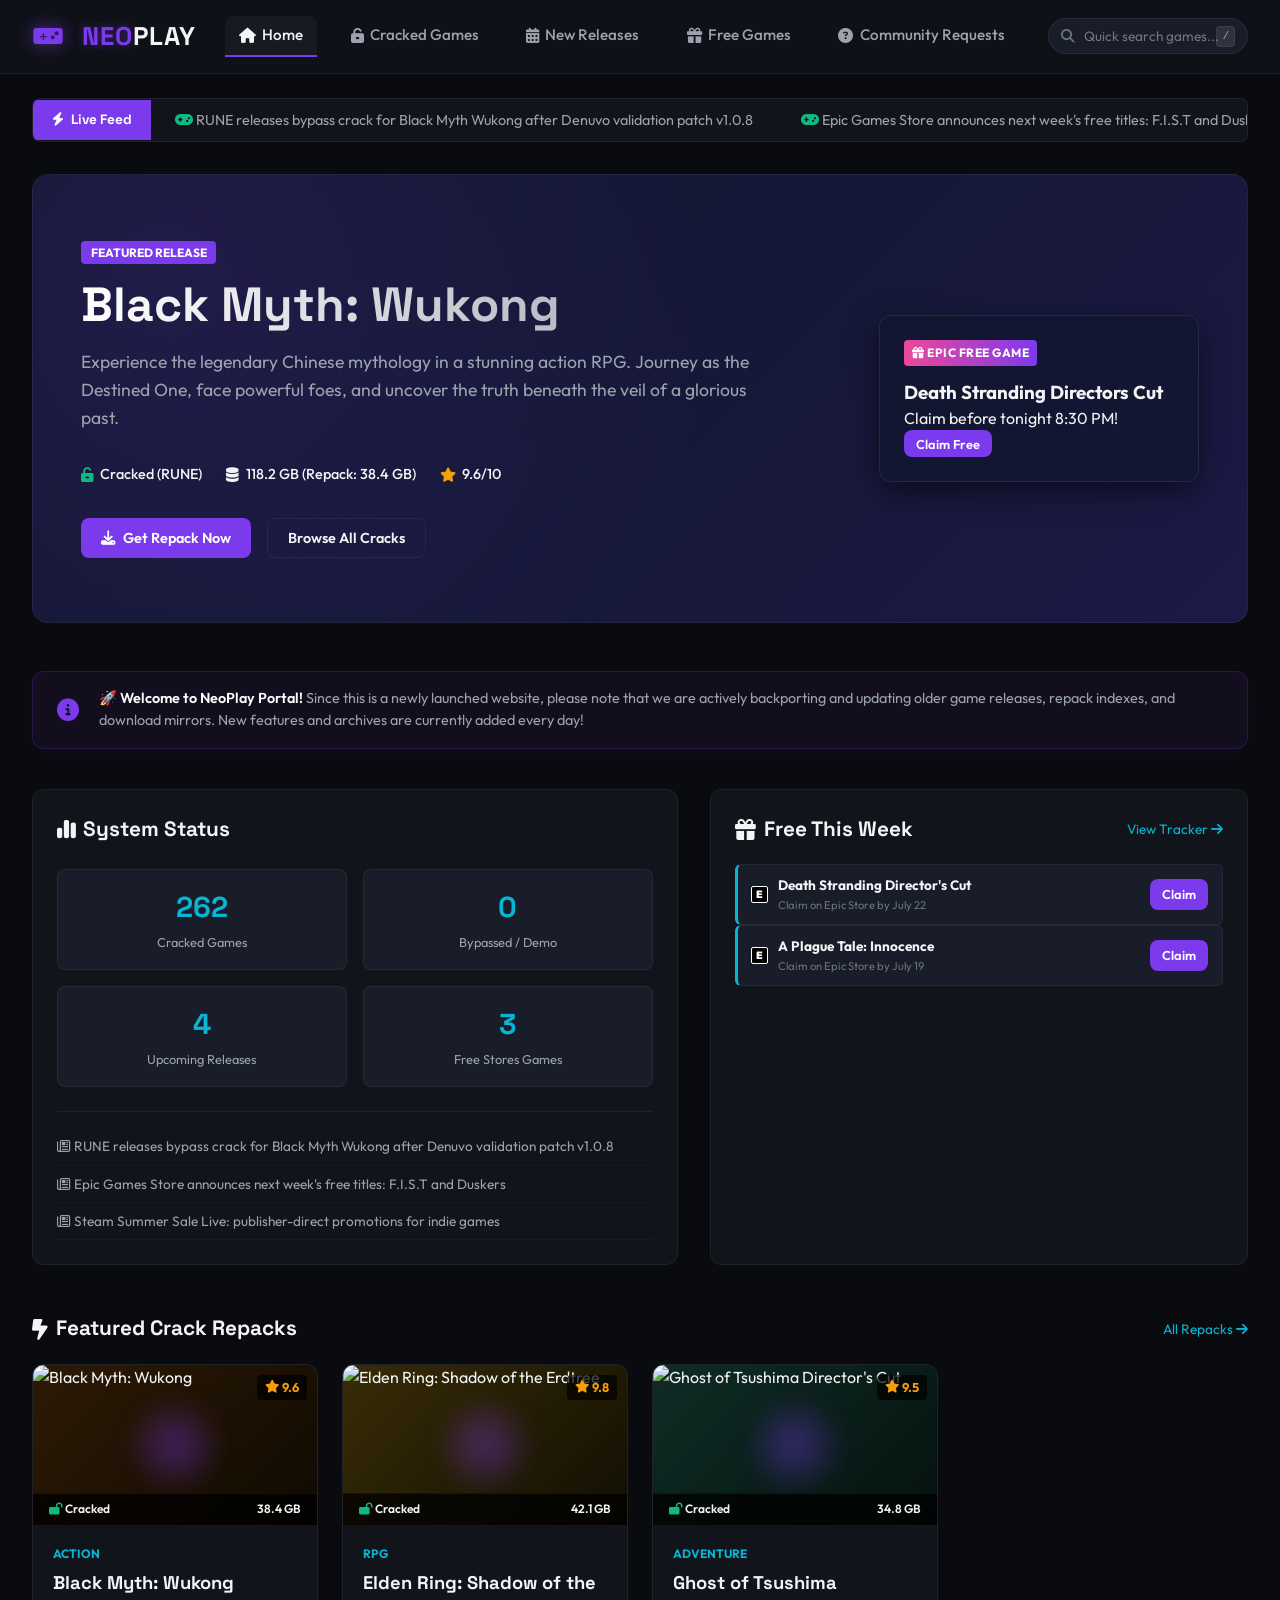
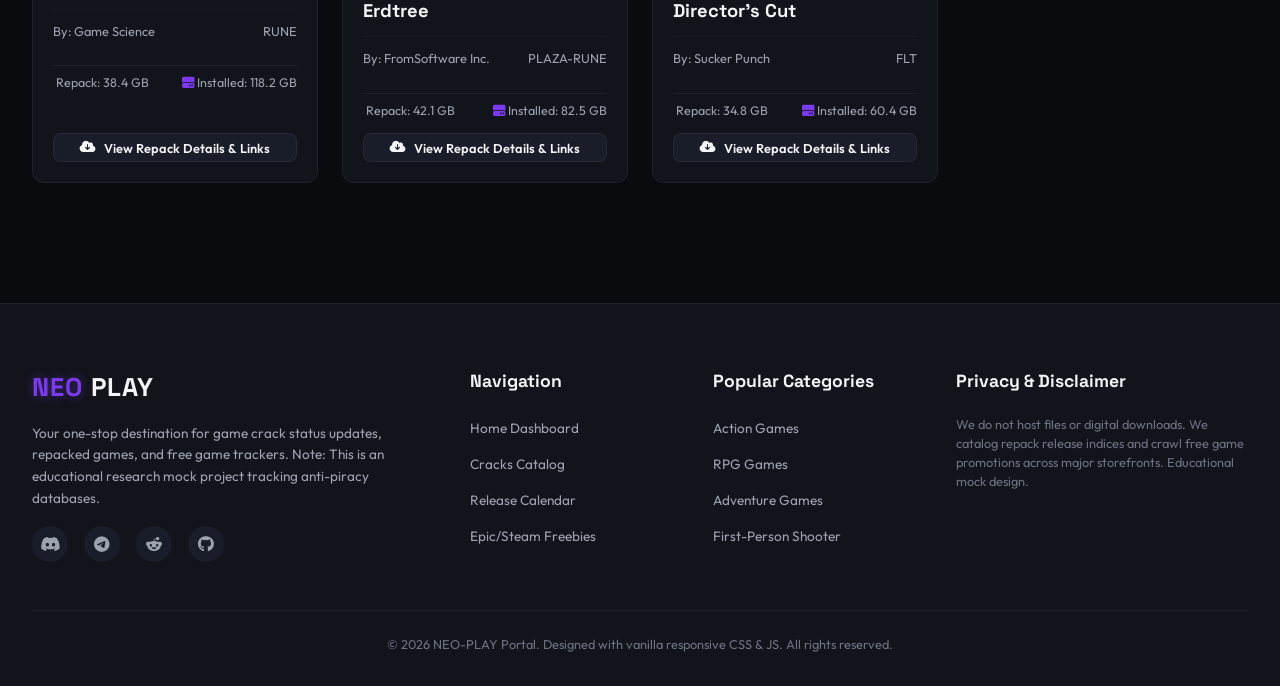
==== index.html @ 756f8bea "Initial upload: game website with 20 simulation games cataloged, responsive design, brand SVG logo a" ====
<!DOCTYPE html>
<html lang="en">

<head>
    <meta charset="UTF-8">
    <meta name="viewport" content="width=device-width, initial-scale=1.0">
    <meta name="description"
        content="Ultimate gaming portal for cracked games, repack categories, new releases, and live trackers for free games on Steam and Epic Games. Get the latest cracked games cataloged and updated daily.">
    <title>NeoPlay | Ultimate Cracked & Free Games Tracker</title>
    <!-- Favicon -->
    <link rel="icon" type="image/svg+xml"
        href="data:image/svg+xml,%3Csvg xmlns='http://www.w3.org/2000/svg' viewBox='0 0 24 24' fill='%237c3aed'%3E%3Cpath d='M21 6H3c-1.1 0-2 .9-2 2v8c0 1.1.9 2 2 2h18c1.1 0 2-.9 2-2V8c0-1.1-.9-2-2-2Zm-10 7H9v2H8v-2H6v-1h2v-2h1v2h2v1Zm4.5 1.5c-.83 0-1.5-.67-1.5-1.5s.67-1.5 1.5-1.5 1.5.67 1.5 1.5-.67 1.5-1.5 1.5Zm3-3c-.83 0-1.5-.67-1.5-1.5s.67-1.5 1.5-1.5 1.5.67 1.5 1.5-.67 1.5-1.5 1.5Z'/%3E%3C/svg%3E">
    <!-- Fonts -->
    <link rel="preconnect" href="https://fonts.googleapis.com">
    <link rel="preconnect" href="https://fonts.gstatic.com" crossorigin>
    <link
        href="https://fonts.googleapis.com/css2?family=Outfit:wght@300;400;500;600;700;800&family=Space+Grotesk:wght@400;500;600;700&display=swap"
        rel="stylesheet">
    <!-- FontAwesome for Icons -->
    <link rel="stylesheet" href="https://cdnjs.cloudflare.com/ajax/libs/font-awesome/6.4.0/css/all.min.css">
    <!-- Main Style -->
    <link rel="stylesheet" href="style.css?v=2.6">
</head>

<body>
    <!-- Top Progress Bar -->
    <div id="top-progress-bar" class="progress-bar"></div>

    <!-- Navigation Header -->
    <header class="main-header">
        <div class="header-container">
            <a href="#" class="logo" id="logo-btn" style="display: flex; align-items: center;">
                <svg xmlns="http://www.w3.org/2000/svg" viewBox="0 0 24 24" fill="#7c3aed" class="logo-icon-svg"
                    style="width: 32px; height: 32px; margin-right: 0.6rem; filter: drop-shadow(0 0 8px rgba(124,58,237,0.6));">
                    <path
                        d="M21 6H3c-1.1 0-2 .9-2 2v8c0 1.1.9 2 2 2h18c1.1 0 2-.9 2-2V8c0-1.1-.9-2-2-2Zm-10 7H9v2H8v-2H6v-1h2v-2h1v2h2v1Zm4.5 1.5c-.83 0-1.5-.67-1.5-1.5s.67-1.5 1.5-1.5 1.5.67 1.5 1.5-.67 1.5-1.5 1.5Zm3-3c-.83 0-1.5-.67-1.5-1.5s.67-1.5 1.5-1.5 1.5.67 1.5 1.5-.67 1.5-1.5 1.5Z" />
                </svg>
                <span><span class="logo-accent">NEO</span>PLAY</span>
            </a>

            <!-- Mobile Navbar Toggle -->
            <button class="menu-toggle" id="mobile-menu-toggle" aria-label="Toggle Navigation Menu">
                <i class="fa-solid fa-bars"></i>
            </button>

            <!-- Navigation Links -->
            <nav class="nav-menu" id="navigation-menu">
                <ul class="nav-list">
                    <li><a href="#home" class="nav-link active" data-target="home"><i class="fa-solid fa-house"></i>
                            Home</a></li>
                    <li><a href="#cracks" class="nav-link" data-target="cracks"><i
                                class="fa-solid fa-unlock-keyhole"></i> Cracked Games</a></li>
                    <li><a href="#releases" class="nav-link" data-target="releases"><i
                                class="fa-solid fa-calendar-days"></i> New Releases</a></li>
                    <li><a href="#freebies" class="nav-link" data-target="freebies"><i class="fa-solid fa-gift"></i>
                            Free Games</a></li>
                    <li><a href="#requests" class="nav-link" data-target="requests"><i
                                class="fa-solid fa-circle-question"></i> Community Requests</a></li>
                </ul>
            </nav>

            <!-- Quick Search Component -->
            <div class="quick-search-box">
                <i class="fa-solid fa-magnifying-glass search-icon"></i>
                <input type="text" id="global-search" placeholder="Quick search games...">
                <kbd class="kbd-hint">/</kbd>
            </div>
        </div>
    </header>

    <!-- Main Container -->
    <main class="content-wrapper">

        <!-- Live Ticker -->
        <div class="ticker-wrap">
            <div class="ticker-title"><i class="fa-solid fa-bolt"></i> Live Feed</div>
            <div class="ticker" id="live-news-ticker">
                <div class="ticker-item">Initialising database... checking for game cracks...</div>
            </div>
        </div>

        <!-- 1. HOME VIEW -->
        <section id="view-home" class="view-section active">
            <!-- Hero Banner -->
            <div class="hero-banner">
                <div class="hero-overlay"></div>
                <div class="hero-content">
                    <span class="badge badge-accent">Featured Release</span>
                    <h1 class="hero-title">Black Myth: Wukong</h1>
                    <p class="hero-desc">Experience the legendary Chinese mythology in a stunning action RPG. Journey as
                        the Destined One, face powerful foes, and uncover the truth beneath the veil of a glorious past.
                    </p>
                    <div class="hero-meta">
                        <span class="meta-item"><i class="fa-solid fa-unlock-keyhole color-success"></i> Cracked
                            (RUNE)</span>
                        <span class="meta-item"><i class="fa-solid fa-database"></i> 118.2 GB (Repack: 38.4 GB)</span>
                        <span class="meta-item"><i class="fa-solid fa-star color-warning"></i> 9.6/10</span>
                    </div>
                    <div class="hero-actions">
                        <button class="btn btn-primary" onclick="openGameDetails('black-myth-wukong')">
                            <i class="fa-solid fa-download"></i> Get Repack Now
                        </button>
                        <button class="btn btn-outline" onclick="scrollToSection('cracks')">
                            Browse All Cracks
                        </button>
                    </div>
                </div>
                <!-- Dynamic Hero Card floating item -->
                <div class="hero-card-floating">
                    <div class="floating-card-inner">
                        <div class="free-banner-pill"><i class="fa-solid fa-gift"></i> EPIC FREE GAME</div>
                        <h3>Death Stranding Directors Cut</h3>
                        <p>Claim before tonight 8:30 PM!</p>
                        <button class="btn btn-small btn-primary" onclick="scrollToSection('freebies')">Claim
                            Free</button>
                    </div>
                </div>
            </div>

            <!-- System Announcement Notice -->
            <div class="system-announcement-banner">
                <div class="announcement-icon"><i class="fa-solid fa-circle-info"></i></div>
                <div class="announcement-content">
                    <strong>🚀 Welcome to NeoPlay Portal!</strong> Since this is a newly launched website, please note
                    that we are actively backporting and updating older game releases, repack indexes, and download
                    mirrors. New features and archives are currently added every day!
                </div>
            </div>

            <!-- Dashboard Columns -->
            <div class="dashboard-grid">
                <!-- Left: Interactive Stats & Links -->
                <div class="dashboard-card main-stats-card">
                    <h2 class="section-title"><i class="fa-solid fa-chart-simple"></i> System Status</h2>
                    <div class="stats-grid">
                        <div class="stat-box">
                            <span class="stat-val" id="stat-total-cracked">142</span>
                            <span class="stat-lbl">Cracked Games</span>
                        </div>
                        <div class="stat-box">
                            <span class="stat-val" id="stat-bypass">8</span>
                            <span class="stat-lbl">Bypassed / Demo</span>
                        </div>
                        <div class="stat-box">
                            <span class="stat-val" id="stat-upcoming">24</span>
                            <span class="stat-lbl">Upcoming Releases</span>
                        </div>
                        <div class="stat-box">
                            <span class="stat-val" id="stat-free">3</span>
                            <span class="stat-lbl">Free Stores Games</span>
                        </div>
                    </div>

                    <div class="news-list" id="quick-news-feed">
                        <h3>Latest News</h3>
                        <!-- Filled by JS -->
                    </div>
                </div>

                <!-- Right: Quick Free Games Tracker -->
                <div class="dashboard-card free-tracker-card">
                    <div class="card-header-flex">
                        <h2 class="section-title"><i class="fa-solid fa-gift"></i> Free This Week</h2>
                        <a href="#freebies" class="view-all-link" onclick="tabNavigation('freebies')">View Tracker <i
                                class="fa-solid fa-arrow-right"></i></a>
                    </div>

                    <div class="free-now-grid" id="quick-free-now">
                        <!-- Filled by JS -->
                    </div>
                </div>
            </div>

            <!-- Featured Cracked Section -->
            <div class="home-featured-section">
                <div class="card-header-flex">
                    <h2 class="section-title"><i class="fa-solid fa-bolt-lightning"></i> Featured Crack Repacks</h2>
                    <a href="#cracks" class="view-all-link" onclick="tabNavigation('cracks')">All Repacks <i
                            class="fa-solid fa-arrow-right"></i></a>
                </div>
                <div class="games-grid" id="home-featured-grid">
                    <!-- Dynamic rendering -->
                </div>
            </div>
        </section>


        <!-- 2. CRACKED GAMES VIEW -->
        <section id="view-cracks" class="view-section">
            <div class="section-header-banner">
                <h1><i class="fa-solid fa-unlock-keyhole"></i> Cracked Games Repacks</h1>
                <p>Browse our handpicked collection of fully cracked, compressed, and tested games. Easy installation,
                    high speeds.</p>
            </div>

            <!-- Search, Filters and Sorting controls -->
            <div class="filter-controls-container">
                <div class="filter-search-row">
                    <div class="input-with-icon">
                        <i class="fa-solid fa-magnifying-glass"></i>
                        <input type="text" id="cracks-search"
                            placeholder="Search by game name, repacker, crack group...">
                    </div>
                    <div class="select-wrapper">
                        <select id="cracks-sort" class="styled-select">
                            <option value="recent">Sort by Date: Newest First</option>
                            <option value="rating">Sort by Rating: High to Low</option>
                            <option value="size-asc">Sort by Repack Size: Low to High</option>
                            <option value="size-desc">Sort by Repack Size: High to Low</option>
                            <option value="alphabetical">Sort by Title: A - Z</option>
                        </select>
                    </div>
                </div>

                <div class="category-tabs-bar" id="category-filter-bar">
                    <button class="cat-pill active" data-category="all">All Genres</button>
                    <button class="cat-pill" data-category="Action">Action</button>
                    <button class="cat-pill" data-category="RPG">RPG</button>
                    <button class="cat-pill" data-category="Adventure">Adventure</button>
                    <button class="cat-pill" data-category="Shooter">Shooter</button>
                    <button class="cat-pill" data-category="Racing">Racing</button>
                    <button class="cat-pill" data-category="Fighting">Fighting</button>
                    <button class="cat-pill" data-category="Survival">Survival</button>
                    <button class="cat-pill" data-category="Strategy">Strategy</button>
                    <button class="cat-pill" data-category="Simulation">Simulation</button>
                </div>
            </div>

            <!-- Cracked Games Grid -->
            <div class="games-grid" id="cracks-grid">
                <!-- Filled dynamically by JS -->
            </div>

            <!-- Pagination / Load more -->
            <div class="load-more-container" id="cracks-load-more-div">
                <button class="btn btn-secondary" id="btn-load-more">Load More Games</button>
            </div>
        </section>


        <!-- 3. NEW RELEASES VIEW -->
        <section id="view-releases" class="view-section">
            <div class="section-header-banner">
                <h1><i class="fa-solid fa-calendar-days"></i> Newly Released & Upcoming Games</h1>
                <p>Track the latest releases in the gaming world and check their crack protection and crack progress
                    live.</p>
            </div>

            <div class="releases-container">
                <!-- Left panel: Release Timeline -->
                <div class="timeline-panel">
                    <h2><i class="fa-regular fa-clock"></i> Recent & Upcoming Releases</h2>
                    <div class="timeline-list" id="releases-timeline">
                        <!-- Instantiated by JS -->
                    </div>
                </div>

                <!-- Right panel: Protection Status Summary -->
                <div class="protection-panel">
                    <div class="stats-card-gradient">
                        <h3>DRM Protection Status</h3>
                        <p>Current distribution of anti-tamper technologies in new releases.</p>
                        <div class="drm-chart-container">
                            <!-- Custom CSS-based charts -->
                            <div class="drm-chart-row">
                                <span class="drm-name">Denuvo v18+</span>
                                <div class="drm-bar-wrapper">
                                    <div class="drm-bar fill-denuvo" style="width: 55%"></div>
                                </div>
                                <span class="drm-perc">55%</span>
                            </div>
                            <div class="drm-chart-row">
                                <span class="drm-name">Steam DRM</span>
                                <div class="drm-bar-wrapper">
                                    <div class="drm-bar fill-steam" style="width: 30%"></div>
                                </div>
                                <span class="drm-perc">30%</span>
                            </div>
                            <div class="drm-chart-row">
                                <span class="drm-name">Epic EasyAntiCheat</span>
                                <div class="drm-bar-wrapper">
                                    <div class="drm-bar fill-eac" style="width: 10%"></div>
                                </div>
                                <span class="drm-perc">10%</span>
                            </div>
                            <div class="drm-chart-row">
                                <span class="drm-name">DRM-Free (GOG)</span>
                                <div class="drm-bar-wrapper">
                                    <div class="drm-bar fill-gog" style="width: 5%"></div>
                                </div>
                                <span class="drm-perc">5%</span>
                            </div>
                        </div>
                    </div>

                    <div class="notable-un-cracked-card">
                        <h3>Most Wanted Uncracked Games</h3>
                        <ul class="un-cracked-list" id="un-cracked-list">
                            <!-- JS filled -->
                        </ul>
                    </div>
                </div>
            </div>
        </section>


        <!-- 4. FREE GAMES VIEW -->
        <section id="view-freebies" class="view-section">
            <div class="section-header-banner">
                <h1><i class="fa-solid fa-gift"></i> Steam & Epic Free Games Tracker</h1>
                <p>Never miss a free game! Here are the active giveaways on Steam, Epic Games, GOG, and Prime Gaming,
                    updated in real-time.</p>
            </div>

            <!-- Stores Filter Tabs -->
            <div class="store-tabs">
                <button class="store-tab active" data-store="all"><i class="fa-solid fa-globe"></i> All Deals</button>
                <button class="store-tab" data-store="epic"><span class="store-icon epic-icon">E</span> Epic Games
                    Store</button>
                <button class="store-tab" data-store="steam"><i class="fa-brands fa-steam"></i> Steam</button>
            </div>

            <!-- Current Giveaways Section -->
            <div class="giveaways-section">
                <h2><i class="fa-solid fa-circle-play color-success"></i> Active Giveaways (Claim Now)</h2>
                <div class="free-games-grid" id="active-free-grid">
                    <!-- JS Grid -->
                </div>
            </div>

            <!-- Upcoming Giveaways Section -->
            <div class="giveaways-section upcoming-section">
                <h2><i class="fa-solid fa-hourglass-half color-warning"></i> Upcoming Giveaways (Coming Soon)</h2>
                <div class="free-games-grid" id="upcoming-free-grid">
                    <!-- JS Grid -->
                </div>
            </div>

            <!-- Info Alert for User -->
            <div class="alert-box">
                <div class="alert-icon"><i class="fa-solid fa-circle-info"></i></div>
                <div class="alert-body">
                    <h4>How to permanent claim?</h4>
                    <p>Free games on the Epic Games Store are yours to keep forever once claimed during their free tier
                        week. Steam free games are sometimes free weekends (temporary play) or free-to-keep (if you add
                        them to library). Check the badge on each card carefully!</p>
                </div>
            </div>
        </section>


        <!-- 5. COMMUNITY REQUESTS VIEW -->
        <section id="view-requests" class="view-section">
            <div class="section-header-banner">
                <h1><i class="fa-solid fa-circle-question"></i> Community Game Requests</h1>
                <p>Request cracked games or repacks. Upvote requests from other gamers to raise their priority.
                    Repackers check this page daily.</p>
            </div>

            <div class="requests-grid-layout">
                <!-- Submit a Request Card -->
                <div class="request-form-card">
                    <h2>Submit a Request</h2>
                    <form id="game-request-form">
                        <div class="form-group">
                            <label for="req-game-title">Game Title *</label>
                            <input type="text" id="req-game-title" required placeholder="e.g., Star Wars Outlaws">
                        </div>
                        <div class="form-group">
                            <label for="req-game-platform">Platform / Store</label>
                            <select id="req-game-platform">
                                <option value="Steam">Steam</option>
                                <option value="Epic Games">Epic Games Store</option>
                                <option value="GOG">GOG</option>
                                <option value="Ubisoft Connect">Ubisoft Connect</option>
                                <option value="EA App">EA App</option>
                                <option value="Other">Other</option>
                            </select>
                        </div>
                        <div class="form-group">
                            <label for="req-game-message">Additional Notes (Optional)</label>
                            <textarea id="req-game-message" rows="3"
                                placeholder="e.g., Make sure to repack the latest update v1.4, original is too large..."></textarea>
                        </div>
                        <button type="submit" class="btn btn-primary btn-full-width">
                            <i class="fa-solid fa-paper-plane"></i> Submit Request
                        </button>
                    </form>
                </div>

                <!-- Request list and voting -->
                <div class="request-list-card">
                    <div class="card-header-flex">
                        <h2>Active Requests (<span id="request-count">0</span>)</h2>
                        <div class="search-mini">
                            <input type="text" id="search-requests" placeholder="Filter requests...">
                        </div>
                    </div>

                    <div class="request-items-container" id="request-items-list">
                        <!-- Filled by JS -->
                    </div>
                </div>
            </div>
        </section>

    </main>

    <!-- Detailed Game Modal -->
    <div class="modal-overlay" id="game-detail-modal">
        <div class="modal-box">
            <button class="modal-close" id="modal-close-btn" aria-label="Close modal">
                <i class="fa-solid fa-xmark"></i>
            </button>
            <div class="modal-content" id="modal-dynamic-content">
                <!-- Filled dynamically by JS -->
            </div>
        </div>
    </div>

    <!-- Live Toast Notifications -->
    <div id="toast-container" class="toast-container"></div>

    <!-- Footer -->
    <footer class="main-footer">
        <div class="footer-container">
            <div class="footer-brand">
                <a href="#" class="logo">
                    <span class="logo-accent">NEO</span>PLAY
                </a>
                <p>Your one-stop destination for game crack status updates, repacked games, and free game trackers.
                    Note: This is an educational research mock project tracking anti-piracy databases.</p>
                <div class="social-links">
                    <a href="#" aria-label="Discord"><i class="fa-brands fa-discord"></i></a>
                    <a href="#" aria-label="Telegram"><i class="fa-brands fa-telegram"></i></a>
                    <a href="#" aria-label="Reddit"><i class="fa-brands fa-reddit-alien"></i></a>
                    <a href="#" aria-label="GitHub"><i class="fa-brands fa-github"></i></a>
                </div>
            </div>

            <div class="footer-links-column">
                <h4>Navigation</h4>
                <ul>
                    <li><a href="#home" onclick="tabNavigation('home')">Home Dashboard</a></li>
                    <li><a href="#cracks" onclick="tabNavigation('cracks')">Cracks Catalog</a></li>
                    <li><a href="#releases" onclick="tabNavigation('releases')">Release Calendar</a></li>
                    <li><a href="#freebies" onclick="tabNavigation('freebies')">Epic/Steam Freebies</a></li>
                </ul>
            </div>

            <div class="footer-links-column">
                <h4>Popular Categories</h4>
                <ul>
                    <li><a href="#cracks" onclick="triggerCategoryFilter('Action')">Action Games</a></li>
                    <li><a href="#cracks" onclick="triggerCategoryFilter('RPG')">RPG Games</a></li>
                    <li><a href="#cracks" onclick="triggerCategoryFilter('Adventure')">Adventure Games</a></li>
                    <li><a href="#cracks" onclick="triggerCategoryFilter('Shooter')">First-Person Shooter</a></li>
                </ul>
            </div>

            <div class="footer-links-column">
                <h4>Privacy & Disclaimer</h4>
                <p class="disclaimer-text">We do not host files or digital downloads. We catalog repack release indices
                    and crawl free game promotions across major storefronts. Educational mock design.</p>
            </div>
        </div>
        <div class="footer-bottom">
            <p>&copy; 2026 NEO-PLAY Portal. Designed with vanilla responsive CSS & JS. All rights reserved.</p>
        </div>
    </footer>

    <!-- JS Scripts -->
    <script src="gamesData.js?v=2.7"></script>
    <script src="app.js?v=2.7"></script>
</body>

</html>
---- style.css ----
/* NEO-PLAY CSS Style system */
:root {
    --bg-primary: #0a0b0f;
    --bg-secondary: #12141c;
    --bg-tertiary: #191c29;
    --accent-purple: #7c3aed;
    --accent-blue: #06b6d4;
    --accent-pink: #ec4899;
    --accent-glow: rgba(124, 58, 237, 0.45);
    --text-main: #f3f4f6;
    --text-muted: #9ca3af;
    --text-dim: #6b7280;
    --status-cracked: #10b981;
    --status-uncracked: #ef4444;
    --status-upcoming: #f59e0b;
    --border-glass: rgba(255, 255, 255, 0.06);
    --bg-glass: rgba(18, 20, 28, 0.75);
    --font-heading: 'Space Grotesk', sans-serif;
    --font-body: 'Outfit', sans-serif;
    --transition-smooth: all 0.3s cubic-bezier(0.4, 0, 0.2, 1);
}

* {
    box-sizing: border-box;
    margin: 0;
    padding: 0;
}

body {
    background-color: var(--bg-primary);
    color: var(--text-main);
    font-family: var(--font-body);
    overflow-x: hidden;
    line-height: 1.5;
}

::-webkit-scrollbar {
    width: 8px;
}

::-webkit-scrollbar-track {
    background: var(--bg-primary);
}

::-webkit-scrollbar-thumb {
    background: var(--bg-tertiary);
    border-radius: 4px;
}

::-webkit-scrollbar-thumb:hover {
    background: var(--accent-purple);
}

a {
    color: inherit;
    text-decoration: none;
}

/* Page Loader */
.progress-bar {
    position: fixed;
    top: 0;
    left: 0;
    width: 0%;
    height: 3px;
    background: linear-gradient(90deg, var(--accent-purple), var(--accent-blue), var(--accent-pink));
    z-index: 9999;
    transition: width 0.4s ease;
}

/* Header */
.main-header {
    position: sticky;
    top: 0;
    background: var(--bg-glass);
    backdrop-filter: blur(12px);
    -webkit-backdrop-filter: blur(12px);
    border-bottom: 1px solid var(--border-glass);
    z-index: 1000;
}

.header-container {
    max-width: 1300px;
    margin: 0 auto;
    display: flex;
    align-items: center;
    justify-content: space-between;
    padding: 1rem 2rem;
}

.logo {
    font-family: var(--font-heading);
    font-weight: 700;
    font-size: 1.6rem;
    letter-spacing: 1px;
    display: flex;
    align-items: center;
    gap: 0.5rem;
}

.logo-accent {
    color: var(--accent-purple);
    text-shadow: 0 0 10px var(--accent-glow);
}

.logo-icon {
    font-size: 1.4rem;
    color: var(--accent-blue);
    transform: rotate(-10deg);
}

/* Nav Menu */
.nav-menu {
    display: flex;
}

.nav-list {
    display: flex;
    list-style: none;
    gap: 1.25rem;
}

.nav-link {
    font-size: 0.95rem;
    font-weight: 500;
    padding: 0.5rem 0.85rem;
    border-radius: 8px;
    transition: var(--transition-smooth);
    display: flex;
    align-items: center;
    gap: 0.4rem;
    color: var(--text-muted);
}

.nav-link:hover,
.nav-link.active {
    color: var(--text-main);
    background: rgba(255, 255, 255, 0.04);
}

.nav-link.active {
    border-bottom: 2px solid var(--accent-purple);
    border-radius: 8px 8px 0 0;
    color: var(--text-main);
}

/* Quick Search */
.quick-search-box {
    position: relative;
    display: flex;
    align-items: center;
}

.quick-search-box input {
    background: var(--bg-tertiary);
    border: 1px solid var(--border-glass);
    padding: 0.5rem 1rem 0.5rem 2.2rem;
    border-radius: 20px;
    width: 200px;
    color: var(--text-main);
    font-family: var(--font-body);
    font-size: 0.85rem;
    transition: var(--transition-smooth);
}

.quick-search-box input:focus {
    width: 280px;
    border-color: var(--accent-purple);
    box-shadow: 0 0 10px rgba(124, 58, 237, 0.2);
    outline: none;
}

.search-icon {
    position: absolute;
    left: 0.8rem;
    color: var(--text-dim);
    font-size: 0.85rem;
}

.kbd-hint {
    position: absolute;
    right: 0.8rem;
    background: rgba(255, 255, 255, 0.1);
    border: 1px solid var(--border-glass);
    border-radius: 4px;
    padding: 1px 5px;
    font-size: 0.7rem;
    color: var(--text-muted);
}

/* Mobile Menu Toggle */
.menu-toggle {
    display: none;
    background: transparent;
    border: none;
    color: var(--text-main);
    font-size: 1.5rem;
    cursor: pointer;
}

/* Wrapper */
.content-wrapper {
    max-width: 1300px;
    margin: 0 auto;
    padding: 1.5rem 2rem;
    min-height: 80vh;
}

/* Ticker */
.ticker-wrap {
    display: flex;
    align-items: center;
    background: var(--bg-secondary);
    border: 1px solid var(--border-glass);
    border-radius: 8px;
    margin-bottom: 2rem;
    overflow: hidden;
    height: 44px;
}

.ticker-title {
    background: var(--accent-purple);
    padding: 0.6rem 1.2rem;
    font-family: var(--font-heading);
    font-weight: 700;
    font-size: 0.85rem;
    color: #fff;
    white-space: nowrap;
    display: flex;
    align-items: center;
    gap: 0.4rem;
}

.ticker {
    width: 100%;
    padding-left: 1.5rem;
    overflow: hidden;
}

.ticker-item {
    font-size: 0.9rem;
    color: var(--text-muted);
    white-space: nowrap;
    animation: ticker-anim 180s linear infinite;
    display: inline-block;
}

@keyframes ticker-anim {
    0% {
        transform: translate3d(100%, 0, 0);
    }

    100% {
        transform: translate3d(-150%, 0, 0);
    }
}

/* Hero Section */
.hero-banner {
    position: relative;
    background: linear-gradient(135deg, rgba(15, 23, 42, 0.94) 0%, rgba(30, 27, 75, 0.94) 100%),
        url('https://cdn.cloudflare.steamstatic.com/steam/apps/2358720/header.jpg') no-repeat center center;
    background-size: cover;
    border-radius: 16px;
    padding: 4rem 3rem;
    margin-bottom: 3rem;
    overflow: hidden;
    border: 1px solid var(--border-glass);
    display: flex;
    justify-content: space-between;
    align-items: center;
    gap: 2rem;
}

.hero-overlay {
    position: absolute;
    top: 0;
    left: 0;
    right: 0;
    bottom: 0;
    background: radial-gradient(circle at 10% 20%, rgba(124, 58, 237, 0.15) 0%, transparent 50%);
    pointer-events: none;
}

.hero-content {
    position: relative;
    max-width: 60%;
    z-index: 2;
}

.hero-title {
    font-family: var(--font-heading);
    font-size: 3rem;
    font-weight: 800;
    margin: 1rem 0;
    line-height: 1.1;
    background: linear-gradient(90deg, #fff, var(--text-muted));
    -webkit-background-clip: text;
    background-clip: text;
    -webkit-text-fill-color: transparent;
}

.hero-desc {
    color: var(--text-muted);
    font-size: 1.1rem;
    margin-bottom: 2rem;
    line-height: 1.6;
}

.hero-meta {
    display: flex;
    flex-wrap: wrap;
    gap: 1.5rem;
    margin-bottom: 2rem;
}

.meta-item {
    font-size: 0.9rem;
    font-weight: 500;
    display: flex;
    align-items: center;
    gap: 0.4rem;
}

.hero-actions {
    display: flex;
    gap: 1rem;
}

.hero-card-floating {
    position: relative;
    width: 320px;
    background: rgba(15, 23, 42, 0.6);
    backdrop-filter: blur(15px);
    border: 1px solid rgba(255, 255, 255, 0.08);
    border-radius: 12px;
    padding: 1.5rem;
    z-index: 2;
    box-shadow: 0 10px 30px rgba(0, 0, 0, 0.5);
    animation: float 4s ease-in-out infinite;
}

.system-announcement-banner {
    display: flex;
    align-items: center;
    gap: 1.25rem;
    background: rgba(124, 58, 237, 0.07);
    border: 1px solid rgba(124, 58, 237, 0.22);
    border-radius: 12px;
    padding: 1rem 1.5rem;
    margin-bottom: 2.5rem;
    box-shadow: 0 4px 24px rgba(124, 58, 237, 0.05);
}

.system-announcement-banner .announcement-icon {
    font-size: 1.4rem;
    color: var(--accent-purple);
    display: flex;
    align-items: center;
}

.system-announcement-banner .announcement-content {
    font-size: 0.9rem;
    color: var(--text-muted);
    line-height: 1.5;
}

.system-announcement-banner .announcement-content strong {
    color: #fff;
    font-weight: 600;
}



@keyframes float {

    0%,
    100% {
        transform: translateY(0px) rotate(1deg);
    }

    50% {
        transform: translateY(-10px) rotate(-1deg);
    }
}

.free-banner-pill {
    background: linear-gradient(90deg, var(--accent-pink), var(--accent-purple));
    color: #fff;
    font-size: 0.75rem;
    font-weight: 700;
    padding: 0.25rem 0.5rem;
    border-radius: 4px;
    width: fit-content;
    margin-bottom: 0.75rem;
    letter-spacing: 0.5px;
}

/* Dashboard Grid */
.dashboard-grid {
    display: grid;
    grid-template-columns: 1.2fr 1fr;
    gap: 2rem;
    margin-bottom: 3rem;
}

.dashboard-card {
    background: var(--bg-secondary);
    border: 1px solid var(--border-glass);
    border-radius: 12px;
    padding: 1.5rem;
}

.stats-grid {
    display: grid;
    grid-template-columns: repeat(2, 1fr);
    gap: 1rem;
    margin: 1.5rem 0;
}

.stat-box {
    background: var(--bg-tertiary);
    border: 1px solid var(--border-glass);
    border-radius: 8px;
    padding: 1rem;
    text-align: center;
    transition: var(--transition-smooth);
}

.stat-box:hover {
    border-color: var(--accent-purple);
    transform: translateY(-2px);
}

.stat-val {
    display: block;
    font-size: 1.8rem;
    font-weight: 700;
    color: var(--accent-blue);
    font-family: var(--font-heading);
}

.stat-lbl {
    font-size: 0.8rem;
    color: var(--text-muted);
}

/* News List */
.news-list {
    margin-top: 1.5rem;
    border-top: 1px solid var(--border-glass);
    padding-top: 1rem;
}

.news-list h3 {
    font-size: 1rem;
    margin-bottom: 1rem;
}

.news-item {
    font-size: 0.85rem;
    padding: 0.5rem 0;
    border-bottom: 1px solid rgba(255, 255, 255, 0.03);
    color: var(--text-muted);
    transition: var(--transition-smooth);
}

.news-item:hover {
    color: var(--text-main);
    padding-left: 5px;
}

/* Buttons & Badges */
.btn {
    padding: 0.65rem 1.25rem;
    font-family: var(--font-body);
    font-weight: 600;
    font-size: 0.9rem;
    border-radius: 8px;
    cursor: pointer;
    border: none;
    transition: var(--transition-smooth);
    display: inline-flex;
    align-items: center;
    justify-content: center;
    gap: 0.5rem;
}

.btn-primary {
    background: var(--accent-purple);
    color: white;
}

.btn-primary:hover {
    transform: translateY(-2px);
    box-shadow: 0 5px 15px var(--accent-glow);
}

.btn-secondary {
    background: var(--bg-tertiary);
    color: var(--text-main);
    border: 1px solid var(--border-glass);
}

.btn-secondary:hover {
    background: rgba(255, 255, 255, 0.05);
}

.btn-outline {
    background: transparent;
    color: var(--text-main);
    border: 1px solid var(--border-glass);
}

.btn-outline:hover {
    background: rgba(255, 255, 255, 0.05);
    border-color: var(--text-muted);
}

.btn-small {
    padding: 0.35rem 0.75rem;
    font-size: 0.8rem;
}

.btn-full-width {
    width: 100%;
}

.badge {
    padding: 0.25rem 0.6rem;
    font-size: 0.75rem;
    font-weight: bold;
    border-radius: 4px;
    text-transform: uppercase;
}

.badge-accent {
    background: var(--accent-purple);
    color: white;
}

.color-success {
    color: var(--status-cracked) !important;
}

.color-warning {
    color: var(--status-upcoming) !important;
}

.color-danger {
    color: var(--status-uncracked) !important;
}

/* Views section */
.view-section {
    display: none;
}

.view-section.active {
    display: block;
    animation: fadeIn 0.4s ease;
}

@keyframes fadeIn {
    from {
        opacity: 0;
        transform: translateY(8px);
    }

    to {
        opacity: 1;
        transform: translateY(0);
    }
}

/* Card Header Flex */
.card-header-flex {
    display: flex;
    justify-content: space-between;
    align-items: center;
    margin-bottom: 1.2rem;
}

.section-title {
    font-family: var(--font-heading);
    font-size: 1.3rem;
    font-weight: 700;
    display: flex;
    align-items: center;
    gap: 0.5rem;
}

.view-all-link {
    font-size: 0.85rem;
    color: var(--accent-blue);
}

.view-all-link:hover {
    text-decoration: underline;
}

/* Games Grid */
.games-grid {
    display: grid;
    grid-template-columns: repeat(auto-fill, minmax(280px, 1fr));
    gap: 1.5rem;
    margin-bottom: 2rem;
}

/* Game Card */
.game-card {
    background: var(--bg-secondary);
    border: 1px solid var(--border-glass);
    border-radius: 12px;
    overflow: hidden;
    transition: var(--transition-smooth);
    display: flex;
    flex-direction: column;
    position: relative;
    cursor: pointer;
}

.game-card:hover {
    transform: translateY(-5px);
    border-color: rgba(124, 58, 237, 0.4);
    box-shadow: 0 8px 24px rgba(0, 0, 0, 0.4), 0 0 10px rgba(124, 58, 237, 0.15);
}

.card-img-placeholder {
    height: 160px;
    background: linear-gradient(135deg, #180828 0%, #0d1226 100%);
    position: relative;
    display: flex;
    flex-direction: column;
    justify-content: center;
    align-items: center;
    overflow: hidden;
}

.card-img-placeholder::after {
    content: '';
    position: absolute;
    width: 120px;
    height: 120px;
    background: radial-gradient(circle, var(--accent-purple) 0%, transparent 60%);
    filter: blur(10px);
    opacity: 0.4;
}

/* Preset specific game cover backgrounds */
.card-wukong.card-img-placeholder {
    background: linear-gradient(135deg, #2d1a04 0%, #0f0a02 100%);
}

.card-elden.card-img-placeholder {
    background: linear-gradient(135deg, #382c06 0%, #120f03 100%);
}

.card-tsushima.card-img-placeholder {
    background: linear-gradient(135deg, #0f2c25 0%, #05120f 100%);
}

.card-cyberpunk.card-img-placeholder {
    background: linear-gradient(135deg, #3d3b07 0%, #141302 100%);
}

.card-forza.card-img-placeholder {
    background: linear-gradient(135deg, #093442 0%, #031117 100%);
}

.card-re4.card-img-placeholder {
    background: linear-gradient(135deg, #2b0404 0%, #0d0101 100%);
}

.card-spiderman.card-img-placeholder {
    background: linear-gradient(135deg, #42091c 0%, #140308 100%);
}

.card-tekken.card-img-placeholder {
    background: linear-gradient(135deg, #2a0b38 0%, #0e0314 100%);
}

.card-palworld.card-img-placeholder {
    background: linear-gradient(135deg, #0a3d24 0%, #02120a 100%);
}

.card-hogwarts.card-img-placeholder {
    background: linear-gradient(135deg, #130a3d 0%, #050214 100%);
}

.card-alanwake2.card-img-placeholder {
    background: linear-gradient(135deg, #1f1f21 0%, #080808 100%);
}

.card-icon {
    font-size: 2.2rem;
    color: rgba(255, 255, 255, 0.8);
    position: relative;
    z-index: 2;
    margin-bottom: 0.5rem;
}

.card-rating-badge {
    position: absolute;
    top: 10px;
    right: 10px;
    background: rgba(0, 0, 0, 0.7);
    color: var(--status-upcoming);
    font-size: 0.8rem;
    font-weight: 700;
    padding: 0.2rem 0.5rem;
    border-radius: 4px;
    display: flex;
    align-items: center;
    gap: 0.2rem;
    z-index: 10;
}

.game-status-banner {
    position: absolute;
    bottom: 0;
    left: 0;
    right: 0;
    background: rgba(0, 0, 0, 0.75);
    backdrop-filter: blur(4px);
    padding: 0.4rem 1rem;
    font-size: 0.75rem;
    font-weight: 600;
    display: flex;
    justify-content: space-between;
    align-items: center;
    border-top: 1px solid rgba(255, 255, 255, 0.05);
    z-index: 10;
}

.game-card-img {
    width: 100%;
    height: 100%;
    object-fit: cover;
    object-position: center;
    position: absolute;
    top: 0;
    left: 0;
    transition: var(--transition-smooth);
    z-index: 1;
}

.game-card:hover .game-card-img {
    transform: scale(1.06);
}

.game-card-body {
    padding: 1.25rem;
    display: flex;
    flex-direction: column;
    flex-grow: 1;
}

.game-card-category {
    font-size: 0.75rem;
    color: var(--accent-blue);
    text-transform: uppercase;
    font-weight: 700;
    margin-bottom: 0.4rem;
}

.game-card-title {
    font-size: 1.15rem;
    font-family: var(--font-heading);
    font-weight: 700;
    margin-bottom: 0.75rem;
    color: var(--text-main);
}

.game-card-meta {
    font-size: 0.8rem;
    color: var(--text-muted);
    margin-bottom: 1rem;
    display: flex;
    justify-content: space-between;
    border-top: 1px solid rgba(255, 255, 255, 0.03);
    padding-top: 0.75rem;
}

.game-card-btn {
    margin-top: auto;
}

/* Filters & Sorting */
.filter-controls-container {
    background: var(--bg-secondary);
    border: 1px solid var(--border-glass);
    border-radius: 12px;
    padding: 1.25rem;
    margin-bottom: 2rem;
}

.filter-search-row {
    display: flex;
    gap: 1.5rem;
    margin-bottom: 1.25rem;
}

.input-with-icon {
    position: relative;
    flex: 1;
}

.input-with-icon i {
    position: absolute;
    left: 1rem;
    top: 50%;
    transform: translateY(-50%);
    color: var(--text-dim);
}

.input-with-icon input {
    width: 100%;
    background: var(--bg-tertiary);
    border: 1px solid var(--border-glass);
    padding: 0.7rem 1rem 0.7rem 2.5rem;
    border-radius: 8px;
    color: var(--text-main);
    font-family: var(--font-body);
}

.input-with-icon input:focus {
    outline: none;
    border-color: var(--accent-purple);
}

.select-wrapper select {
    background: var(--bg-tertiary);
    border: 1px solid var(--border-glass);
    padding: 0.7rem 1.5rem;
    border-radius: 8px;
    color: var(--text-main);
    font-family: var(--font-body);
    outline: none;
    cursor: pointer;
}

.category-tabs-bar {
    display: flex;
    flex-wrap: wrap;
    gap: 0.5rem;
}

.cat-pill {
    background: var(--bg-tertiary);
    border: 1px solid var(--border-glass);
    color: var(--text-muted);
    padding: 0.4rem 1rem;
    border-radius: 20px;
    cursor: pointer;
    font-size: 0.85rem;
    font-family: var(--font-body);
    transition: var(--transition-smooth);
}

.cat-pill:hover,
.cat-pill.active {
    background: var(--accent-purple);
    color: white;
    border-color: var(--accent-purple);
}

.load-more-container {
    text-align: center;
    padding: 1.5rem 0;
}

/* Page Header banners */
.section-header-banner {
    background: linear-gradient(135deg, rgba(30, 27, 75, 0.4) 0%, rgba(15, 23, 42, 0.4) 100%);
    border: 1px solid var(--border-glass);
    border-radius: 12px;
    padding: 2rem;
    margin-bottom: 2rem;
}

.section-header-banner h1 {
    font-family: var(--font-heading);
    font-size: 1.8rem;
    margin-bottom: 0.5rem;
    display: flex;
    align-items: center;
    gap: 0.8rem;
}

.section-header-banner p {
    color: var(--text-muted);
}

/* Timeline & Releases */
.releases-container {
    display: grid;
    grid-template-columns: 1.5fr 1fr;
    gap: 2rem;
}

.timeline-panel,
.protection-panel {
    background: var(--bg-secondary);
    border: 1px solid var(--border-glass);
    border-radius: 12px;
    padding: 1.5rem;
}

.timeline-panel h2 {
    font-family: var(--font-heading);
    font-size: 1.25rem;
    margin-bottom: 1.5rem;
    display: flex;
    align-items: center;
    gap: 0.5rem;
}

.timeline-list {
    position: relative;
    border-left: 2px dashed var(--border-glass);
    padding-left: 1.5rem;
    margin-left: 0.5rem;
    display: flex;
    flex-direction: column;
    gap: 1.5rem;
}

.timeline-element {
    position: relative;
}

.timeline-dot {
    position: absolute;
    left: -29px;
    top: 5px;
    width: 10px;
    height: 10px;
    border-radius: 50%;
    background: var(--text-dim);
    box-shadow: 0 0 0 4px var(--bg-secondary);
}

.timeline-element.status-cracked .timeline-dot {
    background: var(--status-cracked);
}

.timeline-element.status-uncracked .timeline-dot {
    background: var(--status-uncracked);
}

.timeline-element.status-upcoming .timeline-dot {
    background: var(--status-upcoming);
}

.timeline-date {
    font-size: 0.75rem;
    color: var(--text-muted);
    font-weight: 600;
}

.timeline-content {
    background: var(--bg-tertiary);
    border: 1px solid var(--border-glass);
    border-radius: 8px;
    padding: 1rem;
    margin-top: 0.4rem;
}

.timeline-flex-header {
    display: flex;
    justify-content: space-between;
    align-items: flex-start;
    margin-bottom: 0.5rem;
}

.timeline-title {
    font-family: var(--font-heading);
    font-weight: 700;
    font-size: 1rem;
}

.timeline-badge {
    font-size: 0.7rem;
    font-weight: bold;
    padding: 0.15rem 0.4rem;
    border-radius: 3px;
    background: rgba(255, 255, 255, 0.06);
}

.status-badge {
    text-transform: uppercase;
    font-size: 0.65rem;
    font-weight: 800;
    padding: 0.15rem 0.4rem;
    border-radius: 3px;
}

.timeline-info-row {
    font-size: 0.8rem;
    color: var(--text-muted);
    display: flex;
    gap: 1rem;
}

.stats-card-gradient {
    background: linear-gradient(135deg, #1e1b4b 0%, var(--bg-secondary) 100%);
    border: 1px solid var(--border-glass);
    border-radius: 10px;
    padding: 1.25rem;
    margin-bottom: 1.5rem;
}

.stats-card-gradient h3 {
    font-size: 1.1rem;
    margin-bottom: 0.5rem;
}

.stats-card-gradient p {
    font-size: 0.8rem;
    color: var(--text-muted);
    margin-bottom: 1.25rem;
}

.drm-chart-container {
    display: flex;
    flex-direction: column;
    gap: 0.85rem;
}

.drm-chart-row {
    display: flex;
    align-items: center;
    font-size: 0.8rem;
}

.drm-name {
    width: 140px;
}

.drm-bar-wrapper {
    flex: 1;
    height: 8px;
    background: rgba(255, 255, 255, 0.05);
    border-radius: 4px;
    margin: 0 0.75rem;
    overflow: hidden;
}

.drm-bar {
    height: 100%;
}

.fill-denuvo {
    background: var(--accent-pink);
}

.fill-steam {
    background: var(--accent-purple);
}

.fill-eac {
    background: var(--accent-blue);
}

.fill-gog {
    background: var(--status-cracked);
}

.drm-perc {
    width: 30px;
    text-align: right;
    font-weight: 600;
}

.notable-un-cracked-card h3 {
    font-size: 1.1rem;
    margin-bottom: 1.2rem;
    border-bottom: 1px solid var(--border-glass);
    padding-bottom: 0.5rem;
}

.un-cracked-list {
    list-style: none;
    display: flex;
    flex-direction: column;
    gap: 0.75rem;
}

.un-cracked-item {
    display: flex;
    justify-content: space-between;
    align-items: center;
    background: var(--bg-tertiary);
    border: 1px solid var(--border-glass);
    border-radius: 6px;
    padding: 0.65rem 0.85rem;
    font-size: 0.85rem;
    transition: var(--transition-smooth);
}

.un-cracked-item:hover {
    border-color: rgba(239, 68, 68, 0.3);
}

.uncracked-sub {
    font-size: 0.7rem;
    color: var(--text-dim);
    display: block;
    margin-top: 1px;
}

/* Freebies Sections */
.store-tabs {
    display: flex;
    gap: 0.8rem;
    margin-bottom: 2rem;
}

.store-tab {
    background: var(--bg-secondary);
    border: 1px solid var(--border-glass);
    color: var(--text-muted);
    padding: 0.6rem 1.2rem;
    border-radius: 8px;
    cursor: pointer;
    font-family: var(--font-body);
    font-weight: 600;
    font-size: 0.9rem;
    transition: var(--transition-smooth);
    display: flex;
    align-items: center;
    gap: 0.5rem;
}

.store-tab:hover,
.store-tab.active {
    background: white;
    color: #000;
    border-color: white;
}

.epic-icon {
    background: #000;
    color: #fff;
    font-size: 0.65rem;
    padding: 0 4px;
    border: 1px solid #fff;
    border-radius: 2px;
    font-weight: 900;
}

.giveaways-section {
    margin-bottom: 3rem;
}

.giveaways-section h2 {
    font-family: var(--font-heading);
    font-size: 1.3rem;
    margin-bottom: 1.5rem;
    display: flex;
    align-items: center;
    gap: 0.5rem;
}

.free-games-grid {
    display: grid;
    grid-template-columns: repeat(auto-fill, minmax(360px, 1fr));
    gap: 1.5rem;
}

.free-game-card {
    background: var(--bg-secondary);
    border: 1px solid var(--border-glass);
    border-radius: 12px;
    overflow: hidden;
    display: flex;
    flex-direction: column;
    transition: var(--transition-smooth);
}

.free-game-card:hover {
    transform: translateY(-3px);
    box-shadow: 0 8px 24px rgba(0, 0, 0, 0.5);
}

.free-img-block {
    height: 180px;
    position: relative;
    background-size: cover;
    background-position: center;
}

.free-img-overlay {
    position: absolute;
    inset: 0;
    background: linear-gradient(rgba(0, 0, 0, 0.1), rgba(0, 0, 0, 0.85));
}

.store-badge {
    position: absolute;
    top: 12px;
    left: 12px;
    background: rgba(0, 0, 0, 0.85);
    color: white;
    padding: 0.25rem 0.5rem;
    font-size: 0.7rem;
    font-weight: 700;
    border-radius: 4px;
    display: flex;
    align-items: center;
    gap: 0.3rem;
    border: 1px solid rgba(255, 255, 255, 0.1);
}

.discount-badge {
    position: absolute;
    top: 12px;
    right: 12px;
    background: #2563eb;
    color: white;
    padding: 0.25rem 0.5rem;
    font-size: 0.75rem;
    font-weight: 800;
    border-radius: 4px;
    letter-spacing: 0.5px;
}

.free-game-body {
    padding: 1.25rem;
    display: flex;
    flex-direction: column;
    flex-grow: 1;
}

.free-game-title {
    font-family: var(--font-heading);
    font-size: 1.2rem;
    font-weight: 700;
    margin-bottom: 0.5rem;
}

.free-game-dates {
    font-size: 0.8rem;
    color: var(--text-muted);
    margin-bottom: 1.25rem;
    display: flex;
    align-items: center;
    gap: 0.4rem;
}

.free-game-actions {
    margin-top: auto;
    display: flex;
    justify-content: space-between;
    align-items: center;
}

.original-price {
    font-size: 0.85rem;
    color: var(--text-dim);
    text-decoration: line-through;
}

/* Alert Box */
.alert-box {
    background: rgba(6, 182, 212, 0.05);
    border: 1px solid rgba(6, 182, 212, 0.15);
    border-radius: 8px;
    padding: 1.25rem;
    display: flex;
    gap: 1rem;
    margin-bottom: 2rem;
}

.alert-icon i {
    color: var(--accent-blue);
    font-size: 1.3rem;
}

.alert-body h4 {
    font-size: 0.95rem;
    margin-bottom: 0.25rem;
}

.alert-body p {
    font-size: 0.85rem;
    color: var(--text-muted);
}

/* Requests and Community Views */
.requests-grid-layout {
    display: grid;
    grid-template-columns: 1fr 1.8fr;
    gap: 2rem;
}

.request-form-card,
.request-list-card {
    background: var(--bg-secondary);
    border: 1px solid var(--border-glass);
    border-radius: 12px;
    padding: 1.5rem;
}

.request-form-card form {
    margin-top: 1.5rem;
}

.form-group {
    margin-bottom: 1.25rem;
}

.form-group label {
    display: block;
    font-size: 0.85rem;
    color: var(--text-muted);
    margin-bottom: 0.4rem;
    font-weight: 500;
}

.form-group input,
.form-group select,
.form-group textarea {
    width: 100%;
    background: var(--bg-tertiary);
    border: 1px solid var(--border-glass);
    padding: 0.65rem 0.85rem;
    color: var(--text-main);
    border-radius: 6px;
    font-family: var(--font-body);
}

.form-group textarea {
    resize: vertical;
}

.form-group input:focus,
.form-group select:focus,
.form-group textarea:focus {
    outline: none;
    border-color: var(--accent-purple);
}

.search-mini input {
    background: var(--bg-tertiary);
    border: 1px solid var(--border-glass);
    padding: 0.45rem 0.85rem;
    border-radius: 6px;
    color: var(--text-main);
    font-size: 0.8rem;
    font-family: var(--font-body);
}

.request-items-container {
    margin-top: 1rem;
    display: flex;
    flex-direction: column;
    gap: 1rem;
    max-height: 520px;
    overflow-y: auto;
    padding-right: 0.5rem;
}

.request-item {
    background: var(--bg-tertiary);
    border: 1px solid var(--border-glass);
    border-radius: 8px;
    padding: 1rem;
    display: flex;
    align-items: center;
    justify-content: space-between;
    transition: var(--transition-smooth);
}

.request-item:hover {
    border-color: rgba(255, 255, 255, 0.1);
}

.request-info {
    flex: 1;
    padding-right: 1.5rem;
}

.request-item-title {
    font-family: var(--font-heading);
    font-weight: 700;
    font-size: 1rem;
    margin-bottom: 0.25rem;
}

.request-item-meta {
    font-size: 0.75rem;
    color: var(--text-muted);
    display: flex;
    gap: 1rem;
    align-items: center;
}

.request-vote-btn {
    background: rgba(255, 255, 255, 0.04);
    border: 1px solid var(--border-glass);
    color: var(--text-main);
    border-radius: 6px;
    padding: 0.5rem 0.85rem;
    cursor: pointer;
    display: flex;
    flex-direction: column;
    align-items: center;
    width: 65px;
    transition: var(--transition-smooth);
}

.request-vote-btn:hover {
    background: var(--accent-purple);
    border-color: var(--accent-purple);
}

.request-vote-btn.voted {
    background: var(--accent-pink);
    border-color: var(--accent-pink);
}

.vote-number {
    font-size: 0.95rem;
    font-weight: 700;
    margin-top: 2px;
}

/* Modals */
.modal-overlay {
    position: fixed;
    inset: 0;
    background: rgba(5, 5, 8, 0.85);
    backdrop-filter: blur(8px);
    z-index: 2000;
    display: flex;
    justify-content: center;
    align-items: center;
    opacity: 0;
    pointer-events: none;
    transition: var(--transition-smooth);
}

.modal-overlay.active {
    opacity: 1;
    pointer-events: auto;
}

.modal-box {
    background: var(--bg-secondary);
    border: 1px solid var(--border-glass);
    border-radius: 16px;
    width: 90%;
    max-width: 680px;
    max-height: 90vh;
    padding: 2.2rem;
    overflow-y: auto;
    position: relative;
    transform: translateY(20px);
    transition: var(--transition-smooth);
}

.modal-overlay.active .modal-box {
    transform: translateY(0);
}

.modal-close {
    position: absolute;
    top: 1rem;
    right: 1rem;
    background: rgba(255, 255, 255, 0.05);
    border: none;
    color: var(--text-muted);
    width: 32px;
    height: 32px;
    border-radius: 50%;
    cursor: pointer;
    font-size: 1rem;
    display: flex;
    align-items: center;
    justify-content: center;
    transition: var(--transition-smooth);
}

.modal-close:hover {
    background: var(--status-uncracked);
    color: white;
}

/* Modal Content details */
.detail-header {
    border-bottom: 1px solid var(--border-glass);
    padding-bottom: 1rem;
    margin-bottom: 1.5rem;
}

.detail-title {
    font-family: var(--font-heading);
    font-size: 1.8rem;
    font-weight: 800;
    margin-bottom: 0.5rem;
}

.detail-category-row {
    display: flex;
    flex-wrap: wrap;
    gap: 0.75rem;
    font-size: 0.8rem;
}

.requirements-block {
    background: var(--bg-tertiary);
    border-radius: 8px;
    padding: 1rem;
    border: 1px solid var(--border-glass);
    margin: 1.25rem 0;
    font-size: 0.85rem;
}

.requirements-block p {
    margin-bottom: 0.5rem;
}

.requirements-block p strong {
    color: var(--accent-blue);
}

.detail-features {
    list-style: none;
    margin-bottom: 1.5rem;
}

.detail-features li {
    font-size: 0.85rem;
    color: var(--text-muted);
    margin-bottom: 0.4rem;
    display: flex;
    align-items: flex-start;
    gap: 0.5rem;
}

.detail-features li i {
    color: var(--status-cracked);
    margin-top: 4px;
}

/* Download mirrors styles */
.mirrors-title {
    font-family: var(--font-heading);
    font-size: 1.1rem;
    margin-top: 1.5rem;
    margin-bottom: 0.75rem;
    display: flex;
    align-items: center;
    gap: 0.5rem;
}

.mirrors-grid {
    display: grid;
    grid-template-columns: repeat(auto-fit, minmax(200px, 1fr));
    gap: 0.8rem;
    margin-bottom: 1.8rem;
}

.mirror-card {
    background: var(--bg-tertiary);
    border: 1px solid var(--border-glass);
    border-radius: 8px;
    padding: 0.8rem 1rem;
    display: flex;
    align-items: center;
    justify-content: space-between;
    transition: var(--transition-smooth);
    cursor: pointer;
}

.mirror-card:hover {
    border-color: var(--accent-purple);
    transform: translateY(-2px);
    box-shadow: 0 4px 12px rgba(0, 0, 0, 0.3);
}

.mirror-info {
    display: flex;
    flex-direction: column;
}

.mirror-source {
    font-size: 0.85rem;
    font-weight: 700;
    color: var(--text-main);
}

.mirror-type {
    font-size: 0.75rem;
    color: var(--accent-blue);
    text-transform: uppercase;
    font-weight: 600;
    margin-top: 2px;
}

.mirror-icon {
    font-size: 1.1rem;
    color: var(--text-muted);
    transition: var(--transition-smooth);
}

.mirror-card:hover .mirror-icon {
    color: var(--accent-purple);
}

.modal-footer {
    display: flex;
    justify-content: flex-end;
    gap: 1rem;
    border-top: 1px solid var(--border-glass);
    padding-top: 1.2rem;
    flex-wrap: wrap;
}

/* Toast notifications */
.toast-container {
    position: fixed;
    bottom: 2rem;
    right: 2rem;
    z-index: 9999;
    display: flex;
    flex-direction: column;
    gap: 0.75rem;
}

.toast {
    background: var(--bg-secondary);
    border: 1px solid var(--border-glass);
    border-left: 4px solid var(--accent-purple);
    border-radius: 8px;
    padding: 1rem 1.5rem;
    color: var(--text-main);
    font-size: 0.9rem;
    box-shadow: 0 10px 25px rgba(0, 0, 0, 0.5);
    display: flex;
    align-items: center;
    gap: 0.75rem;
    animation: toastSlideIn 0.3s ease forwards;
}

@keyframes toastSlideIn {
    from {
        transform: translateX(120%);
        opacity: 0;
    }

    to {
        transform: translateX(0);
        opacity: 1;
    }
}

/* Footer Section */
.main-footer {
    background: var(--bg-secondary);
    border-top: 1px solid var(--border-glass);
    padding: 4rem 2rem 2rem 2rem;
    margin-top: 4rem;
}

.footer-container {
    max-width: 1300px;
    margin: 0 auto;
    display: grid;
    grid-template-columns: 2fr 1fr 1fr 1.5fr;
    gap: 3rem;
    margin-bottom: 3rem;
}

.footer-brand p {
    font-size: 0.85rem;
    color: var(--text-muted);
    margin: 1rem 0;
    line-height: 1.6;
}

.social-links {
    display: flex;
    gap: 1rem;
}

.social-links a {
    width: 36px;
    height: 36px;
    border-radius: 50%;
    background: var(--bg-tertiary);
    display: flex;
    align-items: center;
    justify-content: center;
    transition: var(--transition-smooth);
    color: var(--text-muted);
}

.social-links a:hover {
    color: white;
    background: var(--accent-purple);
    transform: translateY(-2px);
}

.footer-links-column h4 {
    font-family: var(--font-heading);
    font-size: 1.1rem;
    margin-bottom: 1.25rem;
    color: var(--text-main);
}

.footer-links-column ul {
    list-style: none;
    display: flex;
    flex-direction: column;
    gap: 0.75rem;
}

.footer-links-column ul a {
    font-size: 0.85rem;
    color: var(--text-muted);
    transition: var(--transition-smooth);
}

.footer-links-column ul a:hover {
    color: var(--accent-purple);
    padding-left: 4px;
}

.disclaimer-text {
    font-size: 0.8rem;
    color: var(--text-dim);
    line-height: 1.5;
}

.footer-bottom {
    max-width: 1300px;
    margin: 0 auto;
    border-top: 1px solid var(--border-glass);
    padding-top: 1.5rem;
    text-align: center;
    font-size: 0.8rem;
    color: var(--text-dim);
}

/* Responsive Queries */
@media (max-width: 1024px) {
    .hero-banner {
        padding: 3rem 2rem;
    }

    .hero-title {
        font-size: 2.2rem;
    }

    .hero-card-floating {
        display: none;
    }

    .hero-content {
        max-width: 100%;
    }

    .dashboard-grid {
        grid-template-columns: 1fr;
    }

    .releases-container {
        grid-template-columns: 1fr;
    }

    .requests-grid-layout {
        grid-template-columns: 1fr;
    }

    .footer-container {
        grid-template-columns: repeat(2, 1fr);
        gap: 2rem;
    }
}

@media (max-width: 768px) {
    .content-wrapper {
        padding: 1rem;
    }

    .menu-toggle {
        display: block;
    }

    .nav-menu {
        display: none;
        position: absolute;
        top: 100%;
        left: 0;
        right: 0;
        background: rgba(15, 23, 42, 0.98);
        backdrop-filter: blur(16px);
        -webkit-backdrop-filter: blur(16px);
        border-bottom: 1px solid var(--border-glass);
        padding: 1.5rem;
        z-index: 999;
        box-shadow: 0 10px 30px rgba(0, 0, 0, 0.7);
    }

    .nav-menu.active {
        display: block;
    }

    .nav-list {
        flex-direction: column;
        gap: 1rem;
    }

    .nav-link.active {
        border-bottom: none;
        border-left: 3px solid var(--accent-purple);
        border-radius: 0 8px 8px 0;
        padding-left: 10px;
    }

    .quick-search-box {
        display: none;
    }

    /* Hero Banner Mobile */
    .hero-banner {
        padding: 2.5rem 1.25rem;
        text-align: center;
        background: linear-gradient(135deg, rgba(15, 23, 42, 0.96) 0%, rgba(30, 27, 75, 0.96) 100%),
            url('https://cdn.cloudflare.steamstatic.com/steam/apps/2358720/header.jpg') no-repeat center top;
        background-size: cover;
    }

    .hero-content {
        max-width: 100%;
        display: flex;
        flex-direction: column;
        align-items: center;
    }

    .hero-title {
        font-size: 1.8rem;
    }

    .hero-meta {
        justify-content: center;
        flex-wrap: wrap;
        gap: 0.75rem;
        margin-bottom: 1.5rem;
    }

    .hero-actions {
        flex-direction: column;
        width: 100%;
        gap: 0.75rem;
    }

    .hero-actions .btn {
        width: 100%;
        justify-content: center;
    }

    .stats-grid {
        grid-template-columns: 1fr;
        gap: 1rem;
    }

    .games-grid {
        grid-template-columns: repeat(auto-fill, minmax(240px, 1fr));
        gap: 1rem;
    }

    .free-games-grid {
        grid-template-columns: 1fr;
    }

    .footer-container {
        grid-template-columns: 1fr;
        gap: 2rem;
        padding: 0 1rem;
    }

    /* Filters Mobile */
    .filter-search-row {
        flex-direction: column;
        gap: 0.8rem;
    }

    .select-wrapper {
        width: 100%;
    }

    .select-wrapper select {
        width: 100%;
    }

    /* Modal Mobile */
    .modal-box {
        width: 95%;
        padding: 1.5rem;
        max-height: 85vh;
    }

    .detail-title {
        font-size: 1.4rem;
    }

    .modal-footer {
        flex-direction: column-reverse;
        gap: 0.75rem;
    }

    .modal-footer .btn {
        width: 100%;
        justify-content: center;
    }
}
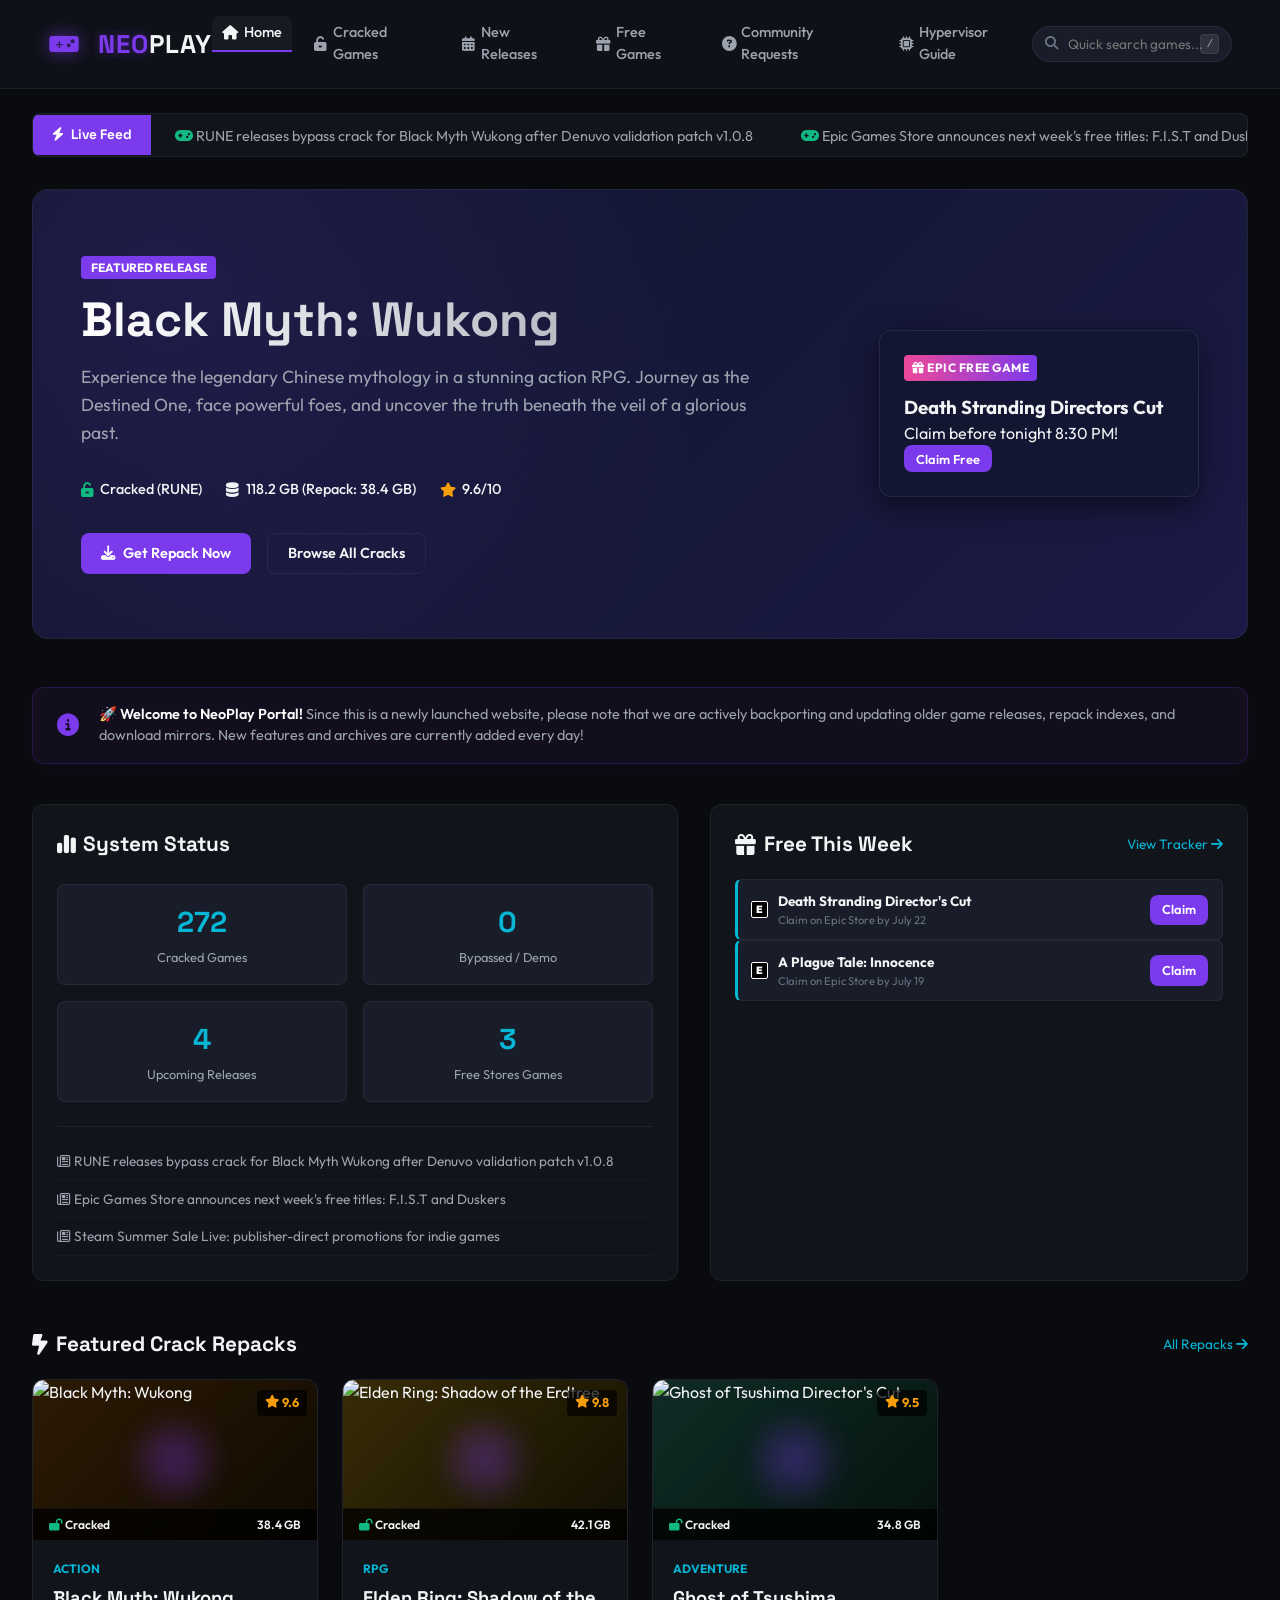
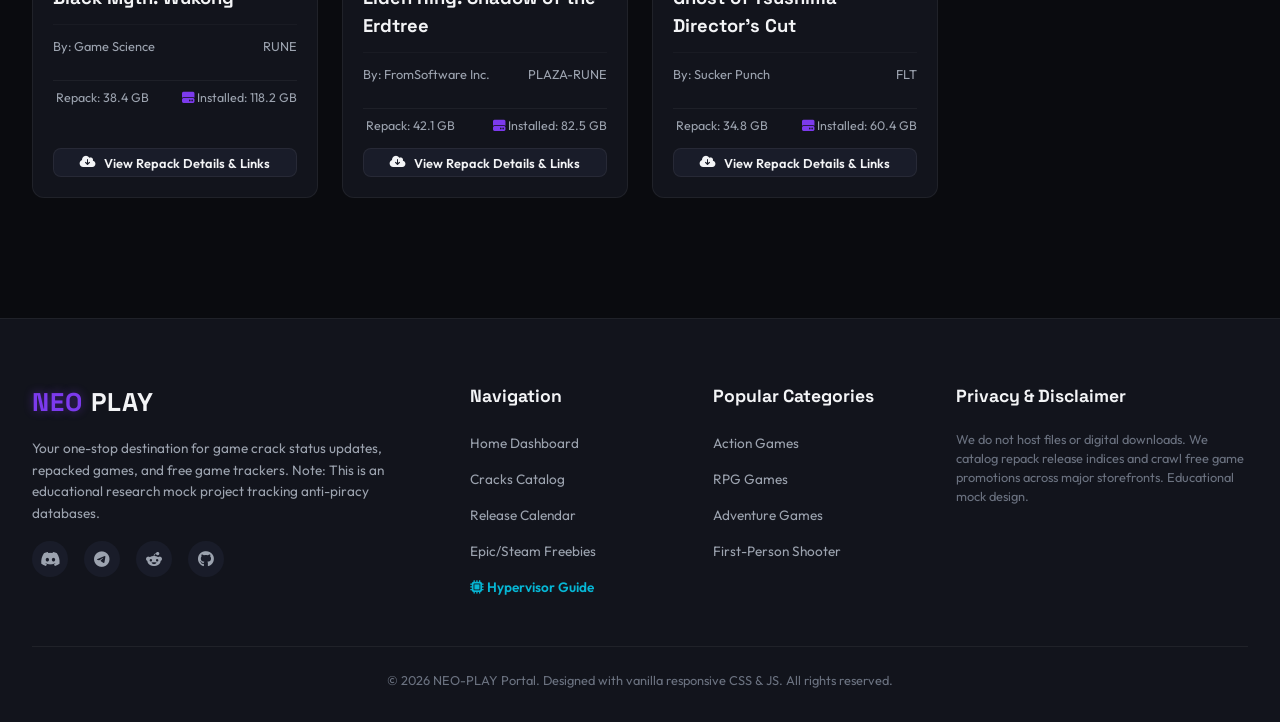
==== commit f4a51df4: "feat: Add Cricket series, FC 26 custom covers, FIFA search aliases, Hypervisor guide SPA" ====
--- a/index.html
+++ b/index.html
@@ -19,7 +19,7 @@
     <!-- FontAwesome for Icons -->
     <link rel="stylesheet" href="https://cdnjs.cloudflare.com/ajax/libs/font-awesome/6.4.0/css/all.min.css">
     <!-- Main Style -->
-    <link rel="stylesheet" href="style.css?v=2.6">
+    <link rel="stylesheet" href="style.css?v=4.8">
 </head>
 
 <body>
@@ -56,6 +56,8 @@
                             Free Games</a></li>
                     <li><a href="#requests" class="nav-link" data-target="requests"><i
                                 class="fa-solid fa-circle-question"></i> Community Requests</a></li>
+                    <li><a href="#hypervisor" class="nav-link" data-target="hypervisor"><i
+                                class="fa-solid fa-microchip"></i> Hypervisor Guide</a></li>
                 </ul>
             </nav>
 
@@ -404,6 +406,118 @@
             </div>
         </section>
 
+        <!-- 6. HYPERVISOR BYPASS VIEW -->
+        <section id="view-hypervisor" class="view-section">
+            <!-- Header Banner -->
+            <div class="section-header-banner">
+                <h1><i class="fa-solid fa-microchip color-warning"></i> Hypervisor DRM Virtualization Guide</h1>
+                <p>Learn how modern VM-based virtualized emulators bypass Denuvo and EA Anti-Cheat, and how to verify
+                    system capabilities.</p>
+            </div>
+
+            <!-- Content Grid layout split -->
+            <div class="requests-grid-layout" style="display: grid; grid-template-columns: 1.5fr 1fr; gap: 2rem;">
+                <div class="timeline-panel"
+                    style="background: var(--bg-secondary); border: 1px solid var(--border-glass); border-radius: 12px; padding: 1.8rem;">
+                    <h2><i class="fa-solid fa-unlock-keyhole"></i> Virtualization in DRM Bypassing</h2>
+                    <p style="line-height: 1.6; color: var(--text-muted); margin-bottom: 1.25rem; font-size: 0.9rem;">
+                        Instead of completely patching Denuvo or EA Anti-Cheat, which are highly obfuscated kernel-level
+                        protections (Ring 0), modern bypasses run the game host under a specialized hypervisor virtual
+                        engine.
+                    </p>
+                    <p style="line-height: 1.6; color: var(--text-muted); margin-bottom: 1.25rem; font-size: 0.9rem;">
+                        The hypervisor intercepts register/license queries at Ring -1 and spoofs legitimate activation
+                        signals seamlessly, tricking the DRM checks into running completely offline.
+                    </p>
+
+                    <div class="visual-diagram"
+                        style="display: flex; flex-direction: column; gap: 1.2rem; margin: 1.5rem 0;">
+                        <div class="diagram-node">
+                            <div class="node-number">1</div>
+                            <div class="node-content">
+                                <h4>BIOS Virtualization (Intel VT-x / AMD-V)</h4>
+                                <p>Virtualization instruction sets must be active in BIOS so the custom hypervisor
+                                    engine can run at root-privilege ring -1.</p>
+                            </div>
+                        </div>
+                        <div class="diagram-arrow" style="text-align: center; color: var(--text-dim);"><i
+                                class="fa-solid fa-arrow-down"></i></div>
+                        <div class="diagram-node">
+                            <div class="node-number">2</div>
+                            <div class="node-content">
+                                <h4>Custom Hypervisor Boot (VM Launcher)</h4>
+                                <p>The specialized bypassing launcher loads, placing itself underneath Windows before
+                                    booting the game binary.</p>
+                            </div>
+                        </div>
+                        <div class="diagram-arrow" style="text-align: center; color: var(--text-dim);"><i
+                                class="fa-solid fa-arrow-down"></i></div>
+                        <div class="diagram-node">
+                            <div class="node-number">3</div>
+                            <div class="node-content">
+                                <h4>DRM Call Interception & Spoofing</h4>
+                                <p>Whenever Denuvo queries hardware IDs, registry licenses, or anti-cheat callbacks, the
+                                    hypervisor intercepts these and injects legitimate answers.</p>
+                            </div>
+                        </div>
+                        <div style="font-size: 1rem; text-align: center; color: var(--text-dim); margin-top: 1rem;"><i
+                                class="fa-solid fa-circle-check" style="color: var(--status-cracked);"></i> Offline
+                            Bypass Completed</div>
+                    </div>
+                </div>
+
+                <div style="display: flex; flex-direction: column; gap: 2rem;">
+                    <!-- Hardware Requirements -->
+                    <div class="protection-panel"
+                        style="background: var(--bg-secondary); border: 1px solid var(--border-glass); border-radius: 12px; padding: 1.5rem;">
+                        <h2 style="font-family: var(--font-heading); font-size: 1.2rem; margin-bottom: 1.2rem;"><i
+                                class="fa-solid fa-list-check" style="color: var(--accent-blue);"></i> BIOS Setup
+                            Instructions</h2>
+                        <div class="instructions-list">
+                            <div class="instruction-step">
+                                <div><strong>Step 1:</strong> Reboot PC and press motherboard key (usually Del, F2, F10)
+                                    to access BIOS.</div>
+                            </div>
+                            <div class="instruction-step">
+                                <div><strong>Step 2:</strong> Go to CPU settings/Advanced tabs and set <strong>SVM
+                                        Mode</strong> (AMD) or <strong>Intel Virtualization Technology</strong> (Intel)
+                                    to <strong>Enabled</strong>.</div>
+                            </div>
+                            <div class="instruction-step">
+                                <div><strong>Step 3:</strong> Save changes (F10) & Boot back to Windows.</div>
+                            </div>
+                        </div>
+                    </div>
+
+                    <!-- Environment Check Mock Tool -->
+                    <div class="protection-panel"
+                        style="background: var(--bg-secondary); border: 1px solid var(--border-glass); border-radius: 12px; padding: 1.5rem;">
+                        <h2 style="font-family: var(--font-heading); font-size: 1.2rem; margin-bottom: 1.2rem;"><i
+                                class="fa-solid fa-terminal" style="color: var(--accent-pink);"></i> VM Environment
+                            Check</h2>
+
+                        <div class="progress-bar-container" id="section-bar-outer"
+                            style="width: 100%; height: 5px; background: var(--bg-primary); border-radius: 3px; display: none; margin-bottom: 0.8rem; overflow: hidden;">
+                            <div class="progress-bar-fill" id="section-bar-inner"
+                                style="height: 100%; width: 0%; background: linear-gradient(90deg, var(--accent-purple), var(--accent-blue)); transition: width 0.1s ease;">
+                            </div>
+                        </div>
+
+                        <div class="tester-console" id="section-terminal"
+                            style="background: #050608; border: 1px solid rgba(255, 255, 255, 0.05); border-radius: 8px; padding: 0.8rem; font-family: monospace; font-size: 0.75rem; height: 120px; overflow-y: auto; color: #38bdf8; margin-bottom: 1rem; line-height: 1.4;">
+                            <div class="console-line line-info">&gt; Standing by. Run environment diagnostics scan...
+                            </div>
+                        </div>
+
+                        <button type="button" class="btn btn-primary btn-full-width btn-small"
+                            id="btn-section-run-diag">
+                            <i class="fa-solid fa-play"></i> Run Environment Check
+                        </button>
+                    </div>
+                </div>
+            </div>
+        </section>
+
     </main>
 
     <!-- Detailed Game Modal -->
@@ -445,6 +559,9 @@
                     <li><a href="#cracks" onclick="tabNavigation('cracks')">Cracks Catalog</a></li>
                     <li><a href="#releases" onclick="tabNavigation('releases')">Release Calendar</a></li>
                     <li><a href="#freebies" onclick="tabNavigation('freebies')">Epic/Steam Freebies</a></li>
+                    <li><a href="#hypervisor" onclick="tabNavigation('hypervisor')"
+                            style="color: var(--accent-blue); font-weight: 600;"><i class="fa-solid fa-microchip"></i>
+                            Hypervisor Guide</a></li>
                 </ul>
             </div>
 
@@ -470,8 +587,8 @@
     </footer>
 
     <!-- JS Scripts -->
-    <script src="gamesData.js?v=2.7"></script>
-    <script src="app.js?v=2.7"></script>
+    <script src="gamesData.js?v=4.8"></script>
+    <script src="app.js?v=4.8"></script>
 </body>
 
 </html>
--- a/style.css
+++ b/style.css
@@ -80,12 +80,12 @@
 }
 
 .header-container {
-    max-width: 1300px;
+    max-width: 1550px;
     margin: 0 auto;
     display: flex;
     align-items: center;
     justify-content: space-between;
-    padding: 1rem 2rem;
+    padding: 1rem 3rem;
 }
 
 .logo {
@@ -117,18 +117,18 @@
 .nav-list {
     display: flex;
     list-style: none;
-    gap: 1.25rem;
+    gap: 0.75rem;
 }
 
 .nav-link {
-    font-size: 0.95rem;
+    font-size: 0.9rem;
     font-weight: 500;
-    padding: 0.5rem 0.85rem;
+    padding: 0.4rem 0.65rem;
     border-radius: 8px;
     transition: var(--transition-smooth);
     display: flex;
     align-items: center;
-    gap: 0.4rem;
+    gap: 0.35rem;
     color: var(--text-muted);
 }
 
@@ -142,6 +142,39 @@
     border-bottom: 2px solid var(--accent-purple);
     border-radius: 8px 8px 0 0;
     color: var(--text-main);
+}
+
+/* Responsive adjustment for medium screens to prevent navbar breaking */
+@media (min-width: 769px) and (max-width: 1150px) {
+    .header-container {
+        padding: 0.8rem 1rem;
+    }
+
+    .logo {
+        font-size: 1.3rem;
+    }
+
+    .logo-icon-svg {
+        width: 26px !important;
+        height: 26px !important;
+    }
+
+    .nav-list {
+        gap: 0.35rem;
+    }
+
+    .nav-link {
+        font-size: 0.82rem;
+        padding: 0.35rem 0.5rem;
+    }
+
+    .quick-search-box {
+        width: 170px;
+    }
+
+    .quick-search-box input {
+        font-size: 0.8rem;
+    }
 }
 
 /* Quick Search */
@@ -1917,4 +1950,83 @@
         width: 100%;
         justify-content: center;
     }
+}
+
+/* Hypervisor View custom styles */
+.visual-diagram {
+    display: flex;
+    flex-direction: column;
+    gap: 1rem;
+    margin: 1rem 0;
+    padding: 1.25rem;
+    background: var(--bg-tertiary);
+    border-radius: 12px;
+    border: 1px solid var(--border-glass);
+}
+
+.diagram-node {
+    display: flex;
+    align-items: center;
+    gap: 1rem;
+    background: rgba(255, 255, 255, 0.02);
+    border: 1px solid var(--border-glass);
+    padding: 0.8rem 1.2rem;
+    border-radius: 8px;
+    transition: var(--transition-smooth);
+}
+
+.diagram-node:hover {
+    border-color: var(--accent-purple);
+    background: rgba(124, 58, 237, 0.03);
+    transform: translateX(4px);
+}
+
+.node-number {
+    width: 28px;
+    height: 28px;
+    border-radius: 50%;
+    background: var(--accent-purple);
+    color: white;
+    font-weight: 700;
+    display: flex;
+    align-items: center;
+    justify-content: center;
+    flex-shrink: 0;
+    font-size: 0.85rem;
+    box-shadow: 0 0 10px rgba(124, 58, 237, 0.5);
+}
+
+.node-content h4 {
+    font-family: var(--font-heading);
+    font-size: 0.95rem;
+    margin-bottom: 0.15rem;
+    color: white;
+}
+
+.node-content p {
+    font-size: 0.8rem;
+    color: var(--text-muted);
+    line-height: 1.4;
+}
+
+.instructions-list {
+    margin: 0.8rem 0;
+    display: flex;
+    flex-direction: column;
+    gap: 0.8rem;
+}
+
+.instruction-step {
+    display: flex;
+    gap: 0.8rem;
+    background: var(--bg-tertiary);
+    padding: 0.8rem 1rem;
+    border-radius: 8px;
+    border-left: 3px solid var(--accent-pink);
+    font-size: 0.85rem;
+    color: var(--text-muted);
+}
+
+.instruction-step strong {
+    color: var(--text-main);
 }
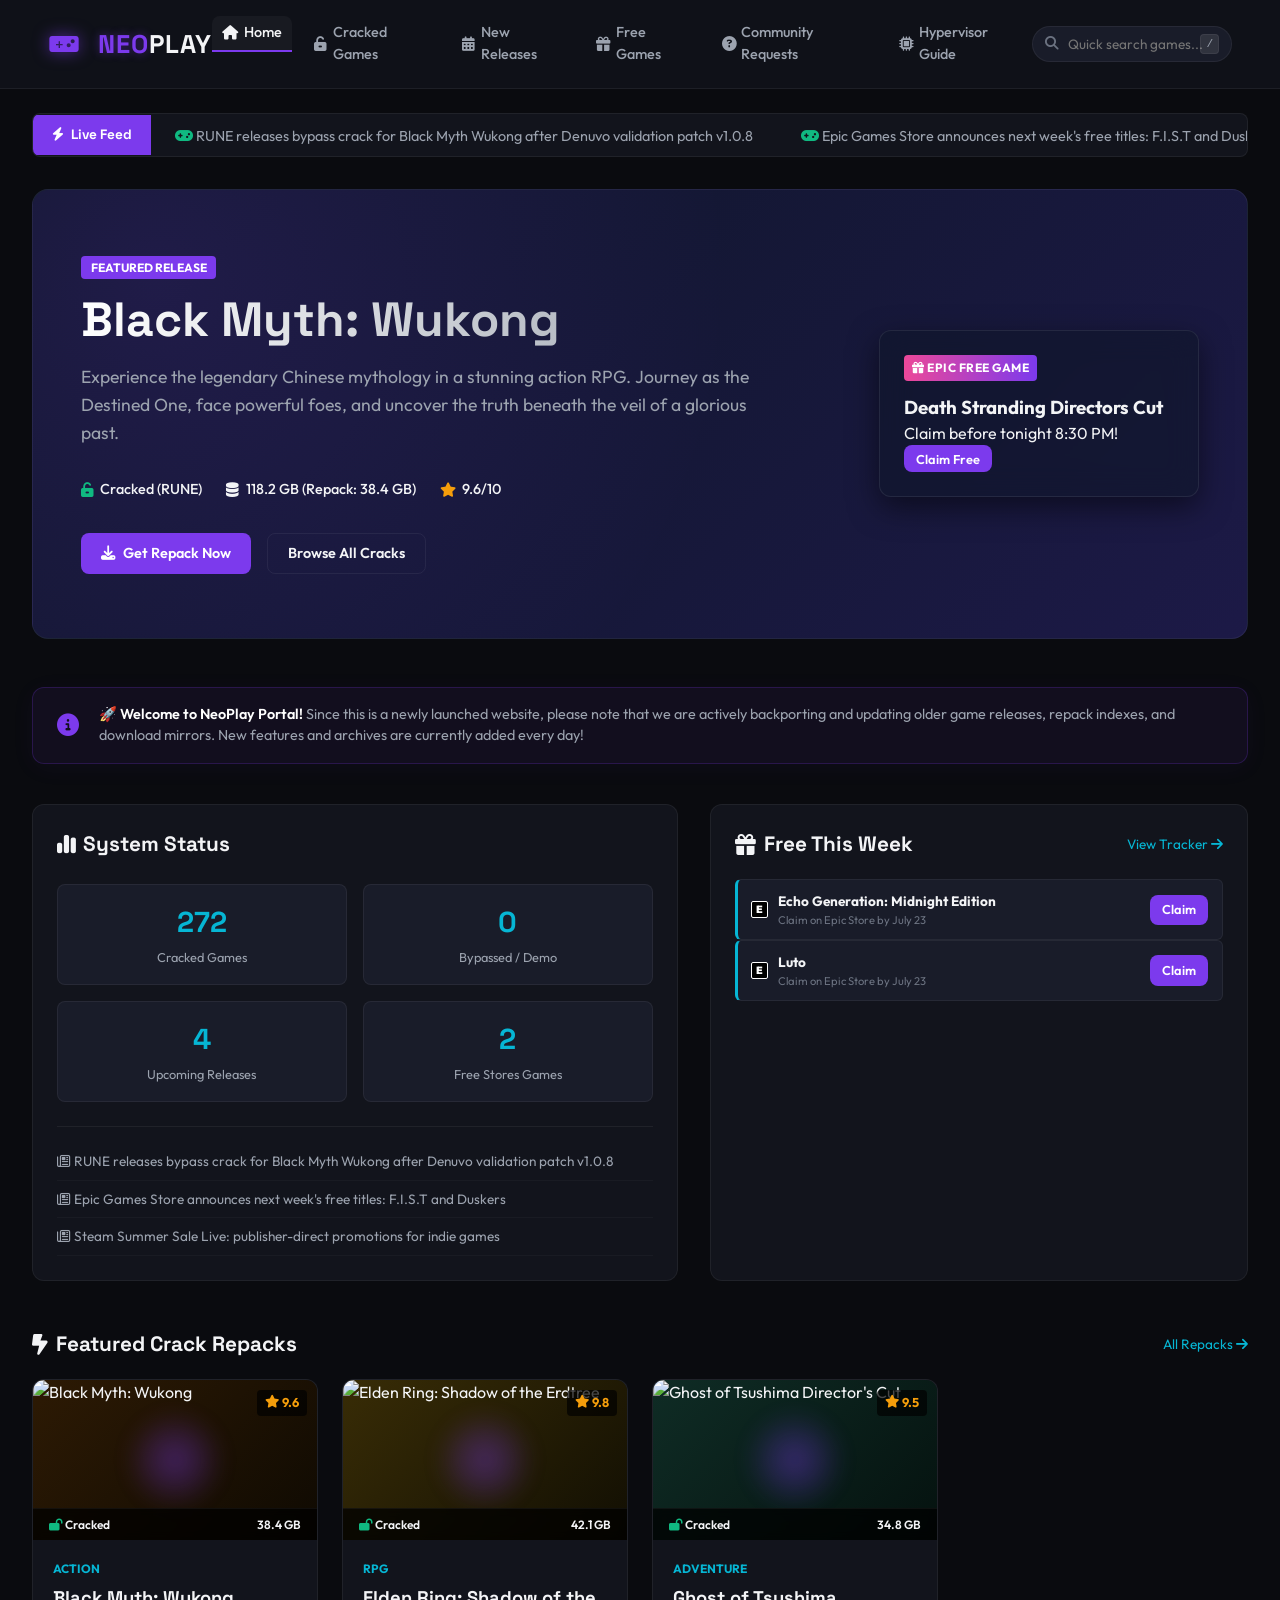
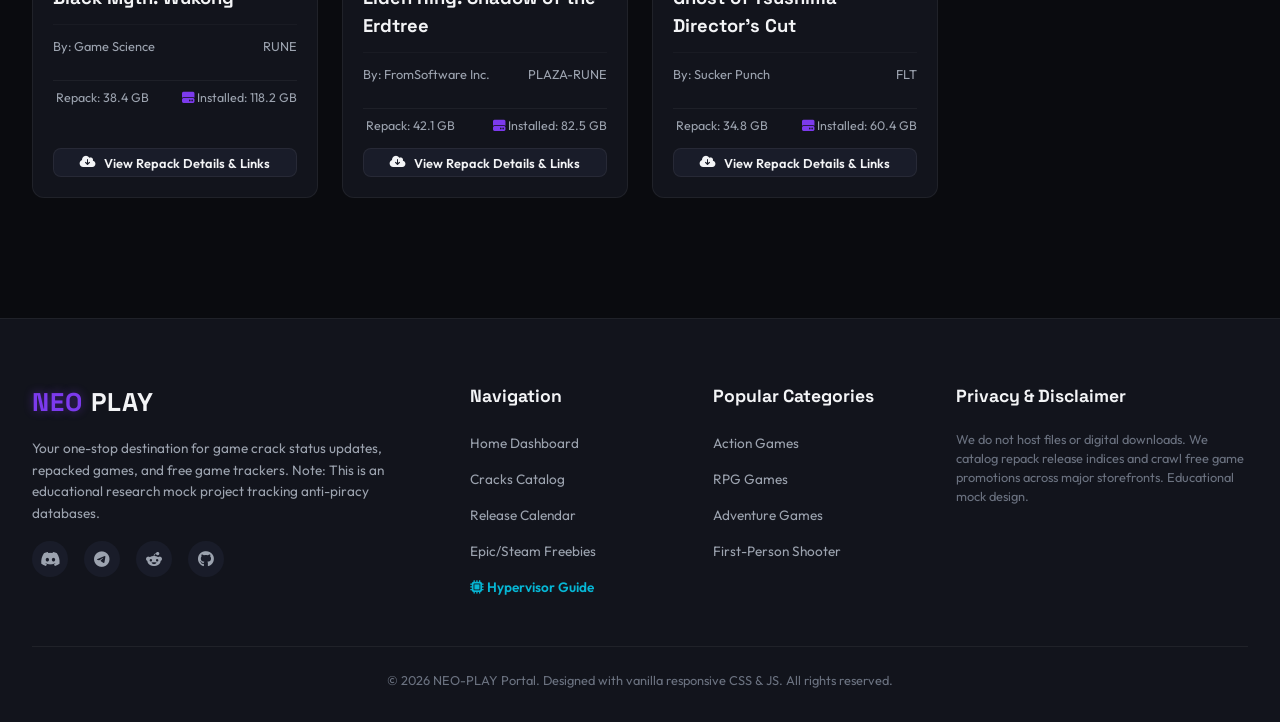
==== commit 5e21b37c: "fix: Update Free Games section with current Epic Games titles (July 16-23, 2026)" ====
--- a/index.html
+++ b/index.html
@@ -19,7 +19,7 @@
     <!-- FontAwesome for Icons -->
     <link rel="stylesheet" href="https://cdnjs.cloudflare.com/ajax/libs/font-awesome/6.4.0/css/all.min.css">
     <!-- Main Style -->
-    <link rel="stylesheet" href="style.css?v=4.8">
+    <link rel="stylesheet" href="style.css?v=4.9">
 </head>
 
 <body>
@@ -587,8 +587,8 @@
     </footer>
 
     <!-- JS Scripts -->
-    <script src="gamesData.js?v=4.8"></script>
-    <script src="app.js?v=4.8"></script>
+    <script src="gamesData.js?v=4.9"></script>
+    <script src="app.js?v=4.9"></script>
 </body>
 
 </html>
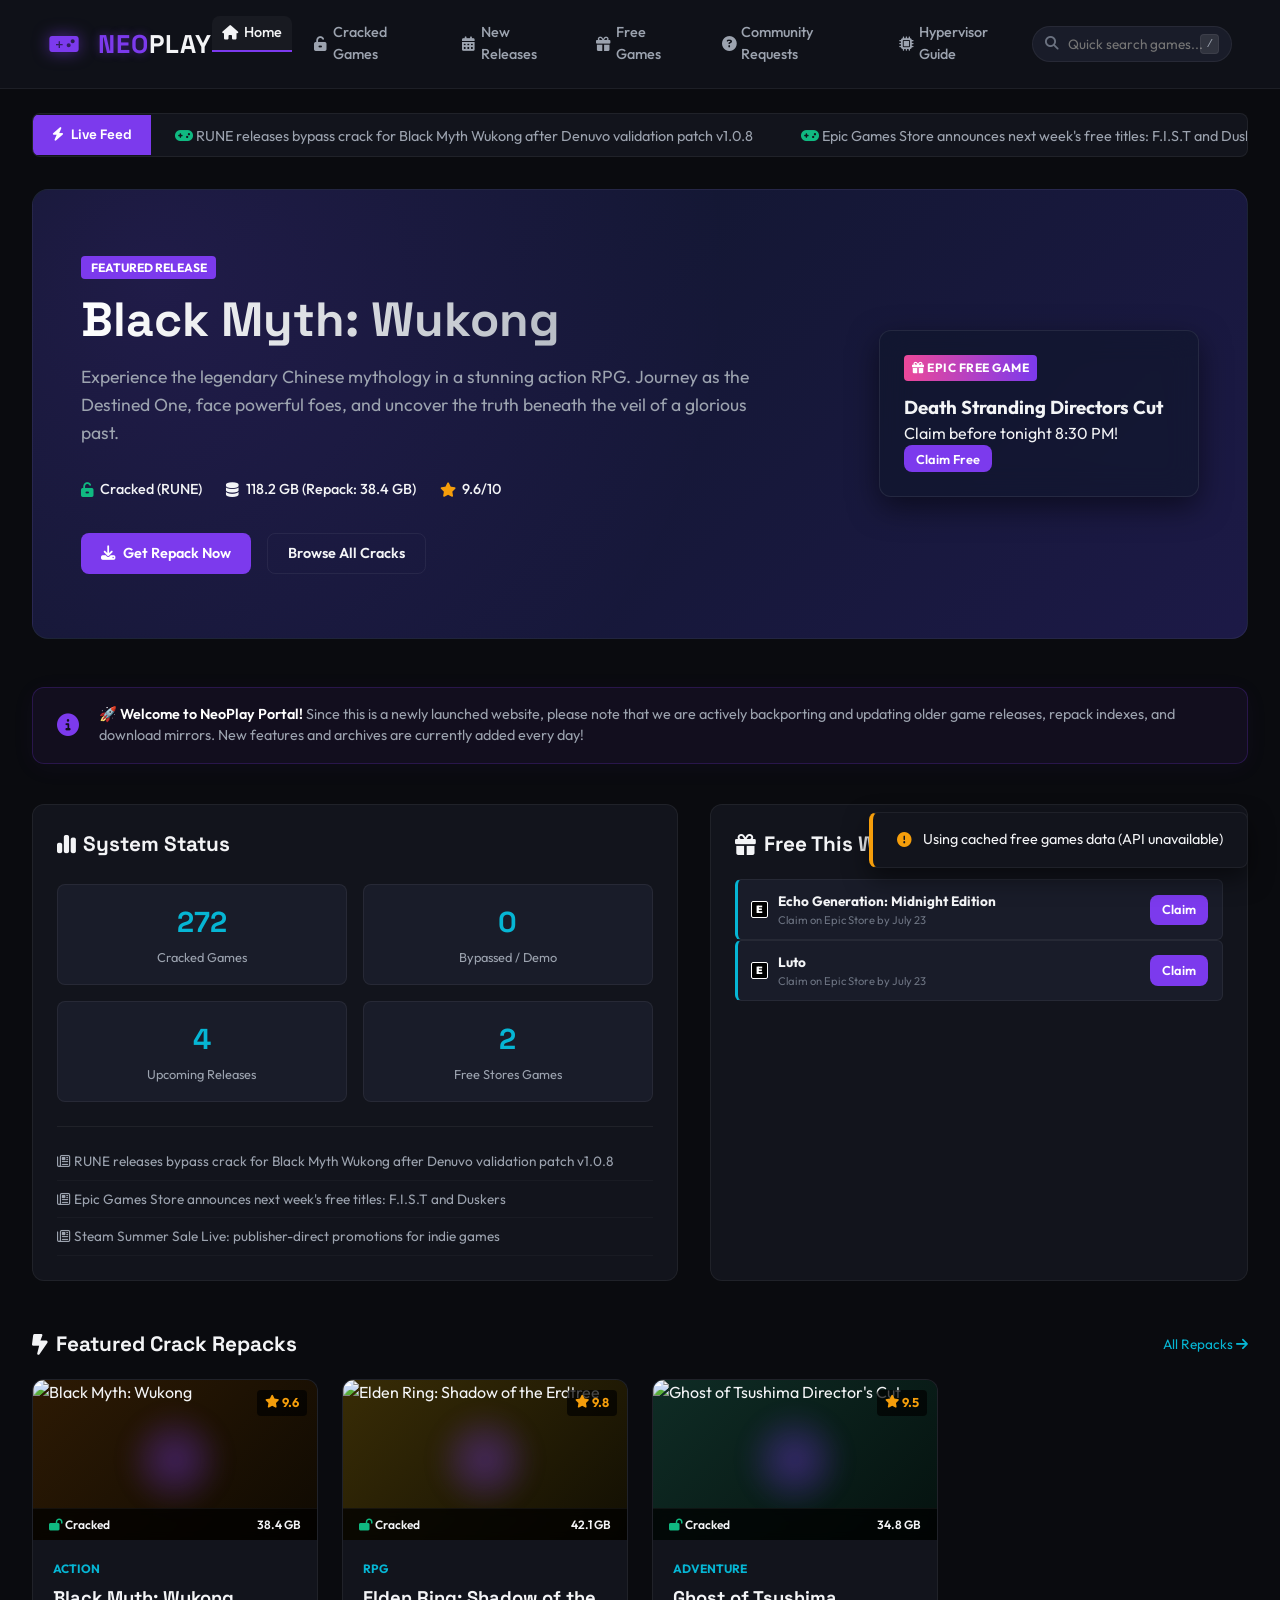
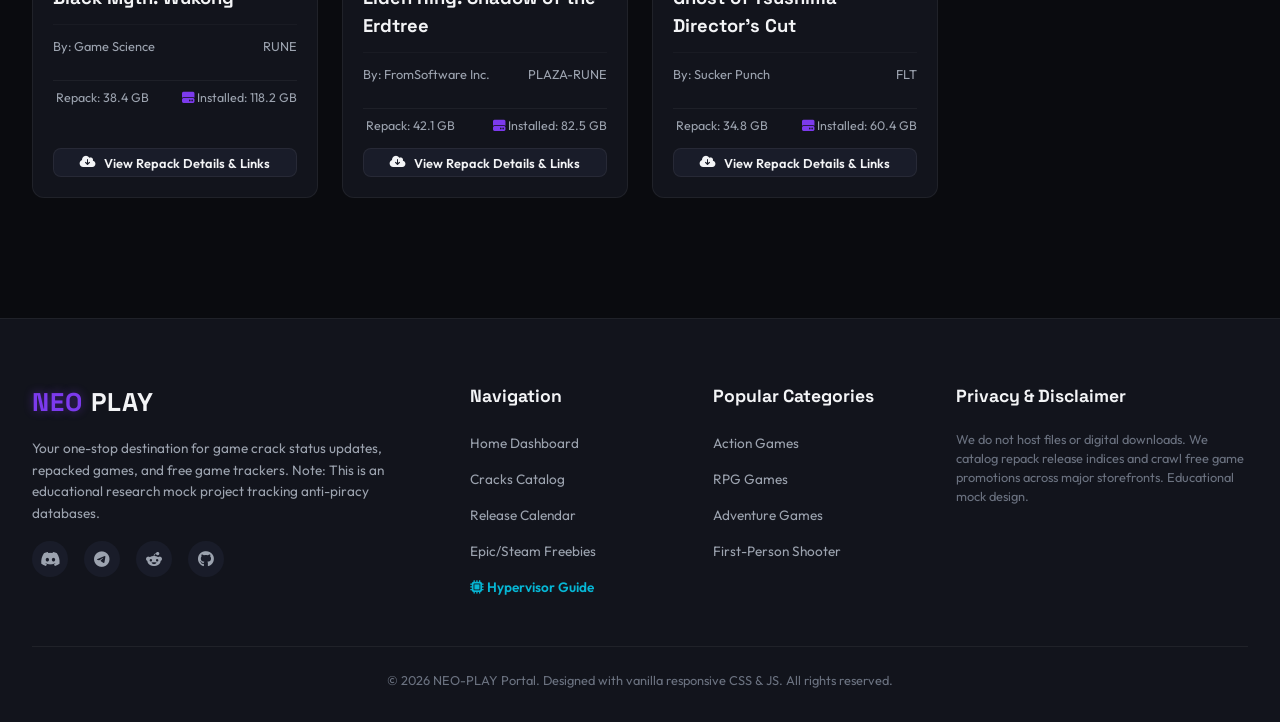
==== commit ac4530ee: "feat: Auto-fetch live free games from Epic Games Store API with fallback" ====
--- a/index.html
+++ b/index.html
@@ -19,7 +19,7 @@
     <!-- FontAwesome for Icons -->
     <link rel="stylesheet" href="https://cdnjs.cloudflare.com/ajax/libs/font-awesome/6.4.0/css/all.min.css">
     <!-- Main Style -->
-    <link rel="stylesheet" href="style.css?v=4.9">
+    <link rel="stylesheet" href="style.css?v=5.0">
 </head>
 
 <body>
@@ -587,8 +587,8 @@
     </footer>
 
     <!-- JS Scripts -->
-    <script src="gamesData.js?v=4.9"></script>
-    <script src="app.js?v=4.9"></script>
+    <script src="gamesData.js?v=5.0"></script>
+    <script src="app.js?v=5.0"></script>
 </body>
 
 </html>
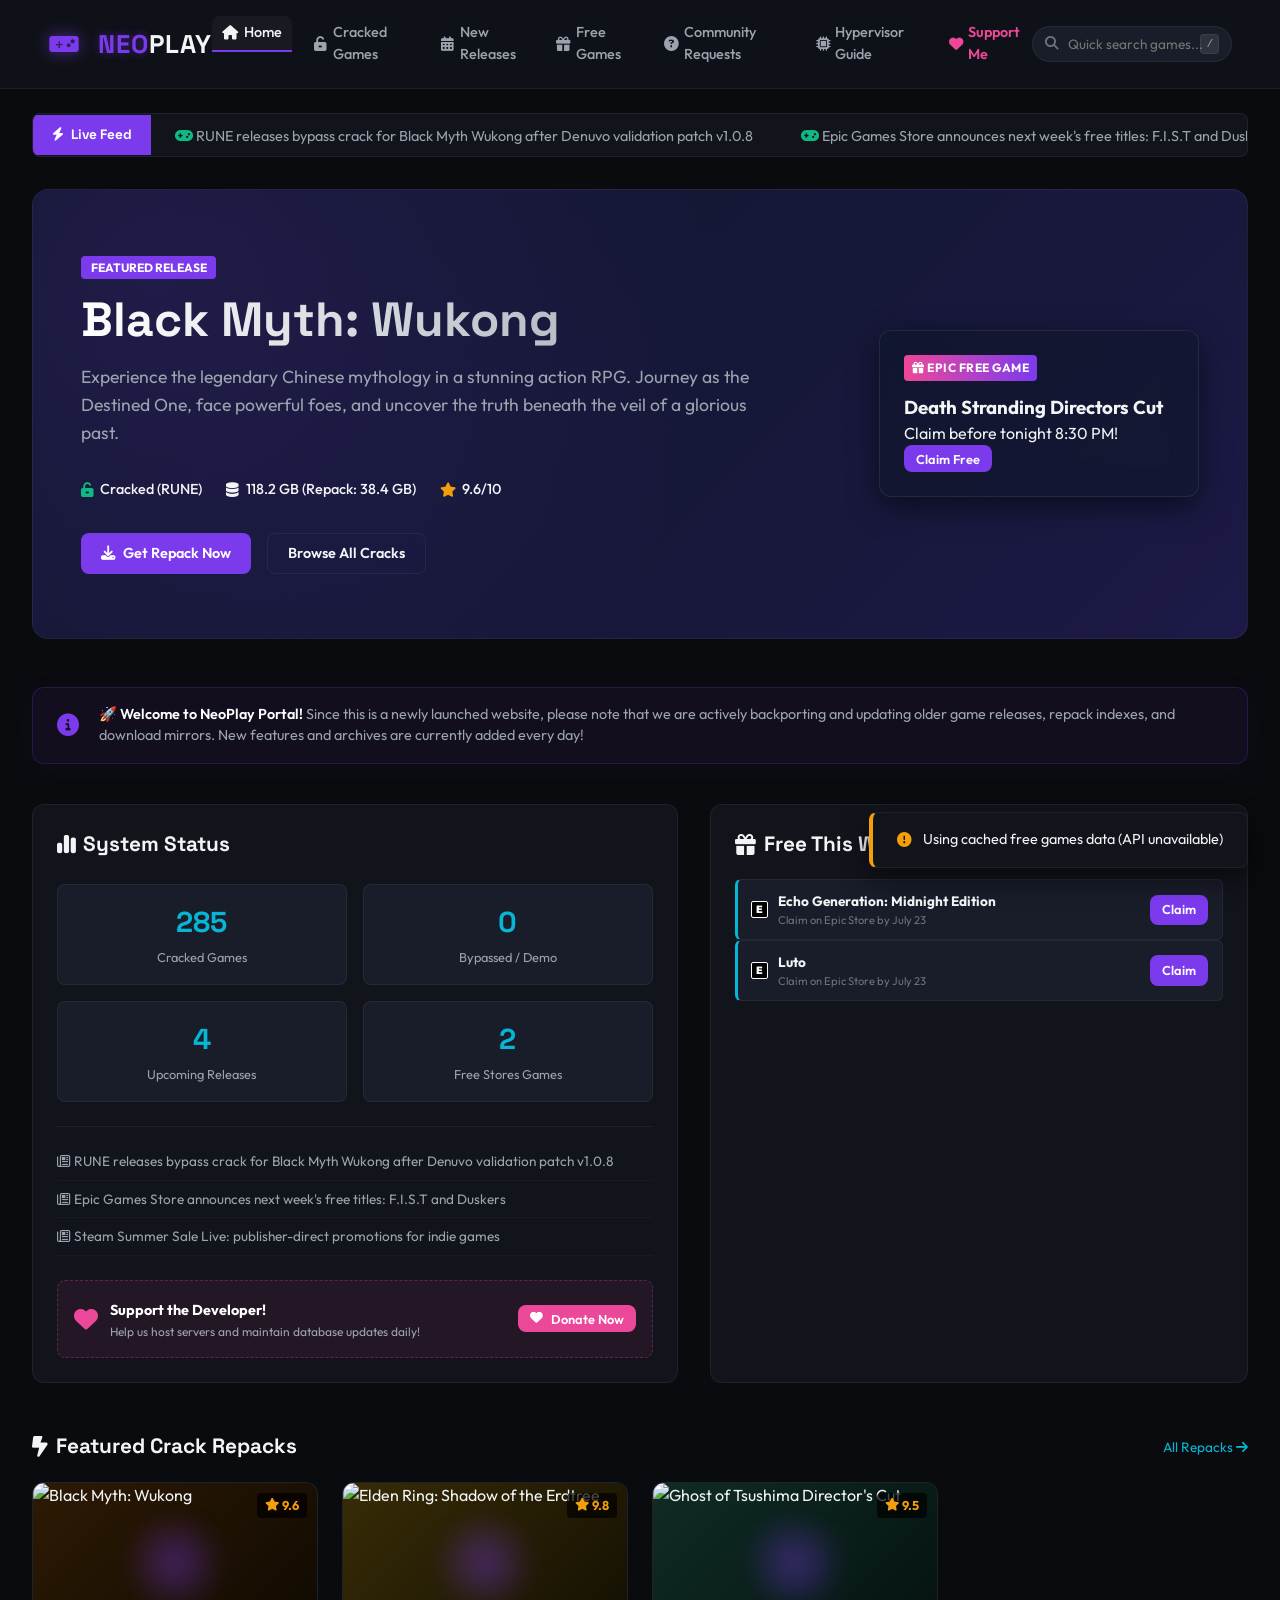
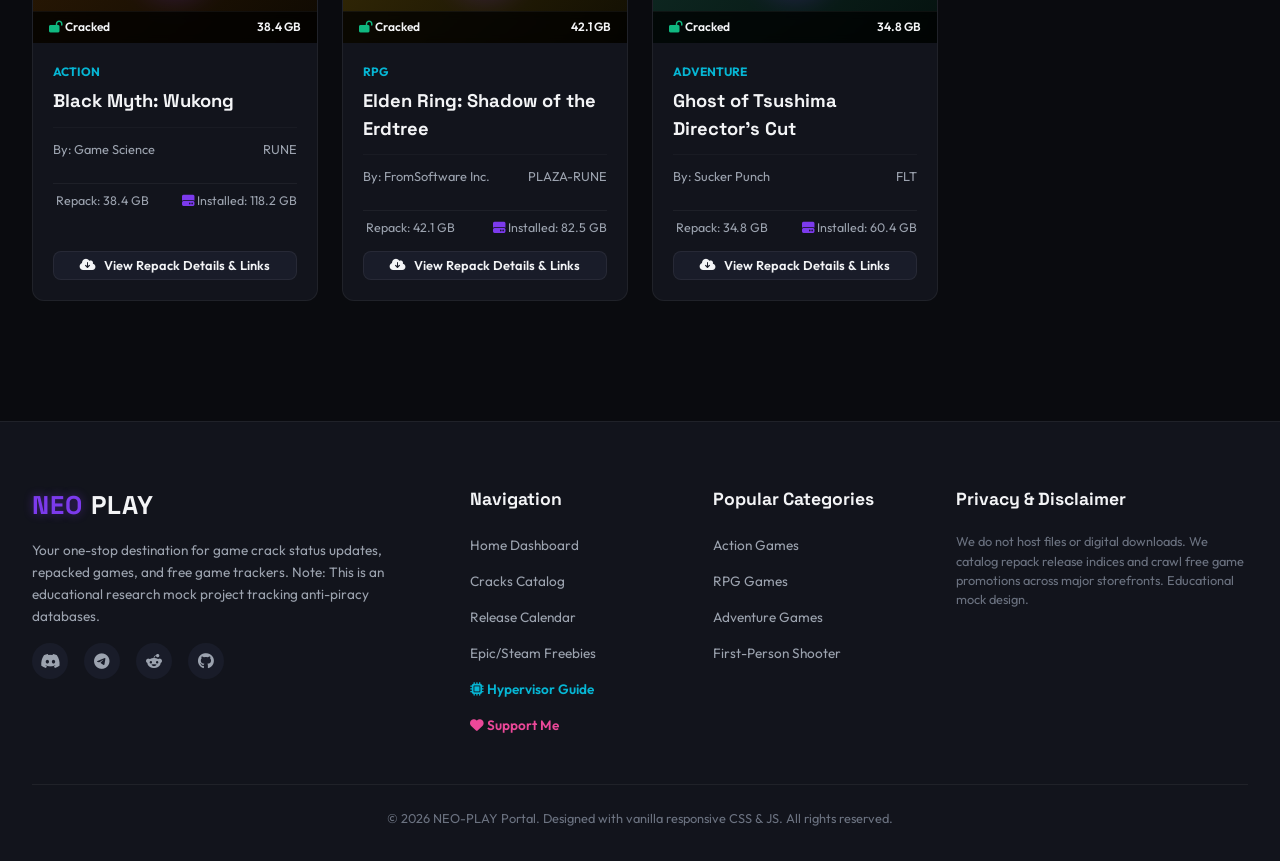
==== commit ab428b69: "Update games data, fix CORS Epic API, and add Support Me menu" ====
--- a/index.html
+++ b/index.html
@@ -58,6 +58,9 @@
                                 class="fa-solid fa-circle-question"></i> Community Requests</a></li>
                     <li><a href="#hypervisor" class="nav-link" data-target="hypervisor"><i
                                 class="fa-solid fa-microchip"></i> Hypervisor Guide</a></li>
+                    <li><a href="#support" class="nav-link" data-target="support"
+                            style="color: var(--accent-pink); font-weight: 600;"><i class="fa-solid fa-heart"></i>
+                            Support Me</a></li>
                 </ul>
             </nav>
 
@@ -157,6 +160,24 @@
                         <h3>Latest News</h3>
                         <!-- Filled by JS -->
                     </div>
+
+                    <!-- Call To Action: Support/Donations -->
+                    <div
+                        style="background: rgba(236, 72, 153, 0.08); border: 1px dashed rgba(236, 72, 153, 0.3); border-radius: 8px; padding: 1rem; margin-top: 1.5rem; display: flex; align-items: center; justify-content: space-between; gap: 1rem;">
+                        <div style="display: flex; align-items: center; gap: 0.75rem;">
+                            <i class="fa-solid fa-heart"
+                                style="color: var(--accent-pink); font-size: 1.5rem; animation: heartPulse 1.5s infinite ease-in-out;"></i>
+                            <div>
+                                <strong style="color: #fff; font-size: 0.9rem;">Support the Developer!</strong>
+                                <p style="font-size: 0.75rem; color: var(--text-muted); margin-top: 2px;">Help us host
+                                    servers and maintain database updates daily!</p>
+                            </div>
+                        </div>
+                        <button class="btn btn-primary btn-small" onclick="tabNavigation('support')"
+                            style="background: var(--accent-pink); border-color: var(--accent-pink); white-space: nowrap;">
+                            <i class="fa-solid fa-heart"></i> Donate Now
+                        </button>
+                    </div>
                 </div>
 
                 <!-- Right: Quick Free Games Tracker -->
@@ -518,6 +539,156 @@
             </div>
         </section>
 
+        <!-- 7. SUPPORT SECTION -->
+        <section id="view-support" class="view-section">
+            <div class="section-header-banner">
+                <h1><i class="fa-solid fa-heart" style="color: var(--accent-pink);"></i> Support & Donations</h1>
+                <p>NeoPlay is a free-to-use, community-driven portal operated by a single developer. Consider supporting
+                    to keep servers online and databases updated.</p>
+            </div>
+
+            <!-- Main grid layout -->
+            <div class="requests-grid-layout" style="display: grid; grid-template-columns: 1.5fr 1fr; gap: 2rem;">
+
+                <!-- Left panel: Donation methods -->
+                <div class="timeline-panel"
+                    style="background: var(--bg-secondary); border: 1px solid var(--border-glass); border-radius: 12px; padding: 1.8rem;">
+                    <h2><i class="fa-solid fa-credit-card"></i> Donation Methods</h2>
+                    <p style="line-height: 1.6; color: var(--text-muted); margin-bottom: 1.5rem; font-size: 0.9rem;">
+                        Select your preferred donation channel from the options below. All contributions directly
+                        support server hosting, automated API scripts, and domain registration costs.
+                    </p>
+
+                    <!-- Methods Grid -->
+                    <div style="display: grid; grid-template-columns: repeat(2, 1fr); gap: 1.5rem;">
+                        <!-- Buy Me a Coffee -->
+                        <div style="background: var(--bg-tertiary); border: 1px solid var(--border-glass); border-radius: 10px; padding: 1.25rem; text-align: center; cursor: pointer; transition: 0.3s;"
+                            onmouseover="this.style.borderColor='var(--accent-pink)';"
+                            onmouseout="this.style.borderColor='var(--border-glass)';">
+                            <i class="fa-solid fa-mug-hot"
+                                style="font-size: 2.2rem; color: #ffdd00; margin-bottom: 0.8rem;"></i>
+                            <h4 style="margin-bottom: 0.4rem; color: #fff;">Buy Me A Coffee</h4>
+                            <p style="font-size: 0.75rem; color: var(--text-muted); margin-bottom: 1rem;">Support
+                                directly with one-off donations.</p>
+                            <a href="https://buymeacoffee.com/masitha" target="_blank" class="btn btn-primary btn-small"
+                                style="background: #ffdd00; color: #000; font-weight: 700; width: 100%;">buymeacoffee
+                                &rarr;</a>
+                        </div>
+
+                        <!-- Patreon -->
+                        <div style="background: var(--bg-tertiary); border: 1px solid var(--border-glass); border-radius: 10px; padding: 1.25rem; text-align: center; cursor: pointer; transition: 0.3s;"
+                            onmouseover="this.style.borderColor='var(--accent-pink)';"
+                            onmouseout="this.style.borderColor='var(--border-glass)';">
+                            <i class="fa-brands fa-patreon"
+                                style="font-size: 2.2rem; color: #f96854; margin-bottom: 0.8rem;"></i>
+                            <h4 style="margin-bottom: 0.4rem; color: #fff;">Patreon</h4>
+                            <p style="font-size: 0.75rem; color: var(--text-muted); margin-bottom: 1rem;">Become a
+                                monthly member for exclusive privileges.</p>
+                            <a href="https://patreon.com/masitha" target="_blank" class="btn btn-primary btn-small"
+                                style="background: #f96854; color: #fff; font-weight: 700; width: 100%;">patreon
+                                &rarr;</a>
+                        </div>
+
+                        <!-- Cryptocurrencies -->
+                        <div
+                            style="background: var(--bg-tertiary); border: 1px solid var(--border-glass); border-radius: 10px; padding: 1.25rem; grid-column: span 2; text-align: left;">
+                            <h4 style="color: #fff; margin-bottom: 1rem;"><i class="fa-solid fa-wallet"
+                                    style="color: var(--accent-blue);"></i> Crypto Wallet Addresses</h4>
+
+                            <div style="display: flex; flex-direction: column; gap: 0.75rem;">
+                                <!-- Bitcoin -->
+                                <div
+                                    style="display: flex; align-items: center; justify-content: space-between; background: var(--bg-primary); padding: 0.6rem 1rem; border-radius: 6px; border: 1px solid rgba(255,255,255,0.05);">
+                                    <div style="display: flex; align-items: center; gap: 0.5rem;">
+                                        <i class="fa-brands fa-bitcoin" style="color: #f7931a; font-size: 1.2rem;"></i>
+                                        <span style="font-size: 0.8rem; font-weight: 600; color: #fff;">Bitcoin
+                                            (BTC)</span>
+                                    </div>
+                                    <code
+                                        style="font-size: 0.75rem; color: var(--text-muted); font-family: monospace;">1AcBC4...flagREmKeM914</code>
+                                </div>
+                                <!-- Ethereum -->
+                                <div
+                                    style="display: flex; align-items: center; justify-content: space-between; background: var(--bg-primary); padding: 0.6rem 1rem; border-radius: 6px; border: 1px solid rgba(255,255,255,0.05);">
+                                    <div style="display: flex; align-items: center; gap: 0.5rem;">
+                                        <i class="fa-brands fa-ethereum" style="color: #627eea; font-size: 1.2rem;"></i>
+                                        <span style="font-size: 0.8rem; font-weight: 600; color: #fff;">Ethereum
+                                            (ETH)</span>
+                                    </div>
+                                    <code
+                                        style="font-size: 0.75rem; color: var(--text-muted); font-family: monospace;">0x7c3aed...06b6d4c99c</code>
+                                </div>
+                            </div>
+                        </div>
+                    </div>
+                </div>
+
+                <!-- Right panel: Interactive mock donation form -->
+                <div style="display: flex; flex-direction: column; gap: 2rem;">
+                    <!-- Donation Progress goal -->
+                    <div class="protection-panel"
+                        style="background: var(--bg-secondary); border: 1px solid var(--border-glass); border-radius: 12px; padding: 1.5rem;">
+                        <h3 style="font-size: 1.1rem; margin-bottom: 0.8rem; color: #fff;"><i
+                                class="fa-solid fa-bullseye" style="color: var(--accent-pink);"></i> Server Cost Funding
+                        </h3>
+                        <p style="font-size: 0.8rem; color: var(--text-muted); margin-bottom: 1.25rem;">Our monthly
+                            server operational costs goal progress tracker.</p>
+
+                        <div
+                            style="margin-bottom: 0.5rem; display: flex; justify-content: space-between; font-size: 0.85rem; font-weight: 600; color: #fff;">
+                            <span>$125 Raised</span>
+                            <span>Target: $250 / Month</span>
+                        </div>
+                        <div
+                            style="background: var(--bg-primary); height: 8px; border-radius: 4px; overflow: hidden; margin-bottom: 1rem; border: 1px solid var(--border-glass);">
+                            <div
+                                style="background: linear-gradient(90deg, var(--accent-pink), var(--accent-purple)); width: 50%; height: 100%;">
+                            </div>
+                        </div>
+                        <span style="font-size: 0.75rem; color: var(--text-dim);"><i class="fa-solid fa-sync fa-spin"
+                                style="margin-right: 4px;"></i> Live progress cached updates (July 2026)</span>
+                    </div>
+
+                    <!-- Simulator for donations -->
+                    <div class="protection-panel"
+                        style="background: var(--bg-secondary); border: 1px solid var(--border-glass); border-radius: 12px; padding: 1.5rem;">
+                        <h3 style="font-size: 1.1rem; margin-bottom: 0.8rem; color: #fff;"><i
+                                class="fa-solid fa-terminal" style="color: var(--accent-pink);"></i> Mock Donation
+                            Simulator</h3>
+                        <p style="font-size: 0.8rem; color: var(--text-muted); margin-bottom: 1.25rem;">Simulate a
+                            donation to see standard receipt notification workflow!</p>
+
+                        <form id="donation-simulator-form">
+                            <div class="form-group" style="margin-bottom: 1rem;">
+                                <label
+                                    style="display: block; font-size: 0.8rem; margin-bottom: 0.4rem; color: #fff;">Your
+                                    Name *</label>
+                                <input type="text" id="donate-user-name" required
+                                    placeholder="e.g. Captain Jack Sparrow"
+                                    style="background: var(--bg-primary); border: 1px solid var(--border-glass); border-radius: 6px; padding: 0.5rem; width: 100%; color: #fff; font-size: 0.85rem;">
+                            </div>
+                            <div class="form-group" style="margin-bottom: 1.5rem;">
+                                <label
+                                    style="display: block; font-size: 0.8rem; margin-bottom: 0.4rem; color: #fff;">Amount
+                                    ($) *</label>
+                                <select id="donate-user-amount"
+                                    style="background: var(--bg-primary); border: 1px solid var(--border-glass); border-radius: 6px; padding: 0.5rem; width: 100%; color: #fff; font-size: 0.85rem;">
+                                    <option value="5">$5 (Buy a Tea)</option>
+                                    <option value="10" selected>$10 (Buy a Coffee)</option>
+                                    <option value="25">$25 (Support Server 1-Week)</option>
+                                    <option value="50">$50 (Support Server 2-Weeks)</option>
+                                </select>
+                            </div>
+                            <button type="submit" class="btn btn-primary btn-full-width btn-small"
+                                style="background: var(--accent-pink);">
+                                <i class="fa-solid fa-heart"></i> Simulate Donation Received
+                            </button>
+                        </form>
+                    </div>
+                </div>
+            </div>
+        </section>
+
     </main>
 
     <!-- Detailed Game Modal -->
@@ -562,6 +733,9 @@
                     <li><a href="#hypervisor" onclick="tabNavigation('hypervisor')"
                             style="color: var(--accent-blue); font-weight: 600;"><i class="fa-solid fa-microchip"></i>
                             Hypervisor Guide</a></li>
+                    <li><a href="#support" onclick="tabNavigation('support')"
+                            style="color: var(--accent-pink); font-weight: 600;"><i class="fa-solid fa-heart"></i>
+                            Support Me</a></li>
                 </ul>
             </div>
 
--- a/style.css
+++ b/style.css
@@ -2029,4 +2029,23 @@
 
 .instruction-step strong {
     color: var(--text-main);
+}
+
+/* Support Section Animations */
+@keyframes heartPulse {
+    0% {
+        transform: scale(1);
+    }
+
+    50% {
+        transform: scale(1.12);
+    }
+
+    100% {
+        transform: scale(1);
+    }
+}
+
+.nav-link[data-target="support"] i {
+    animation: heartPulse 2s infinite ease-in-out;
 }
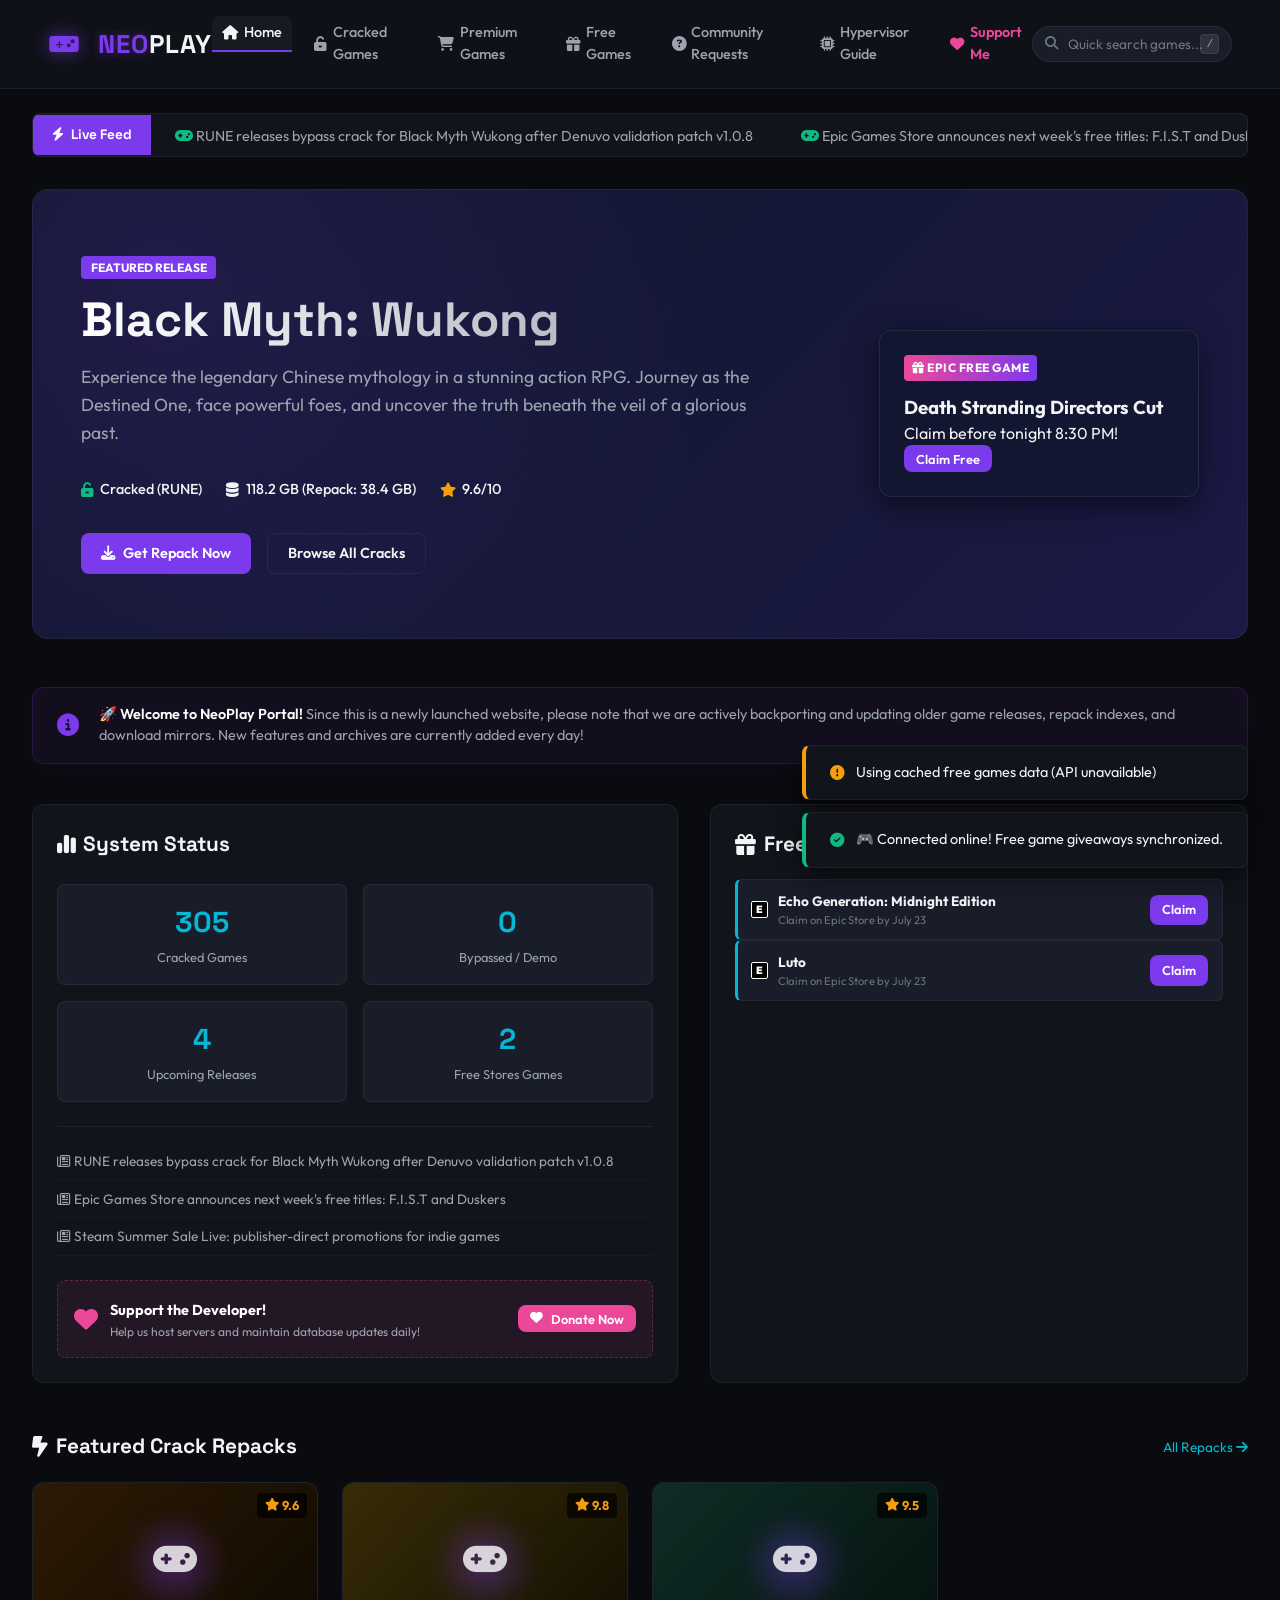
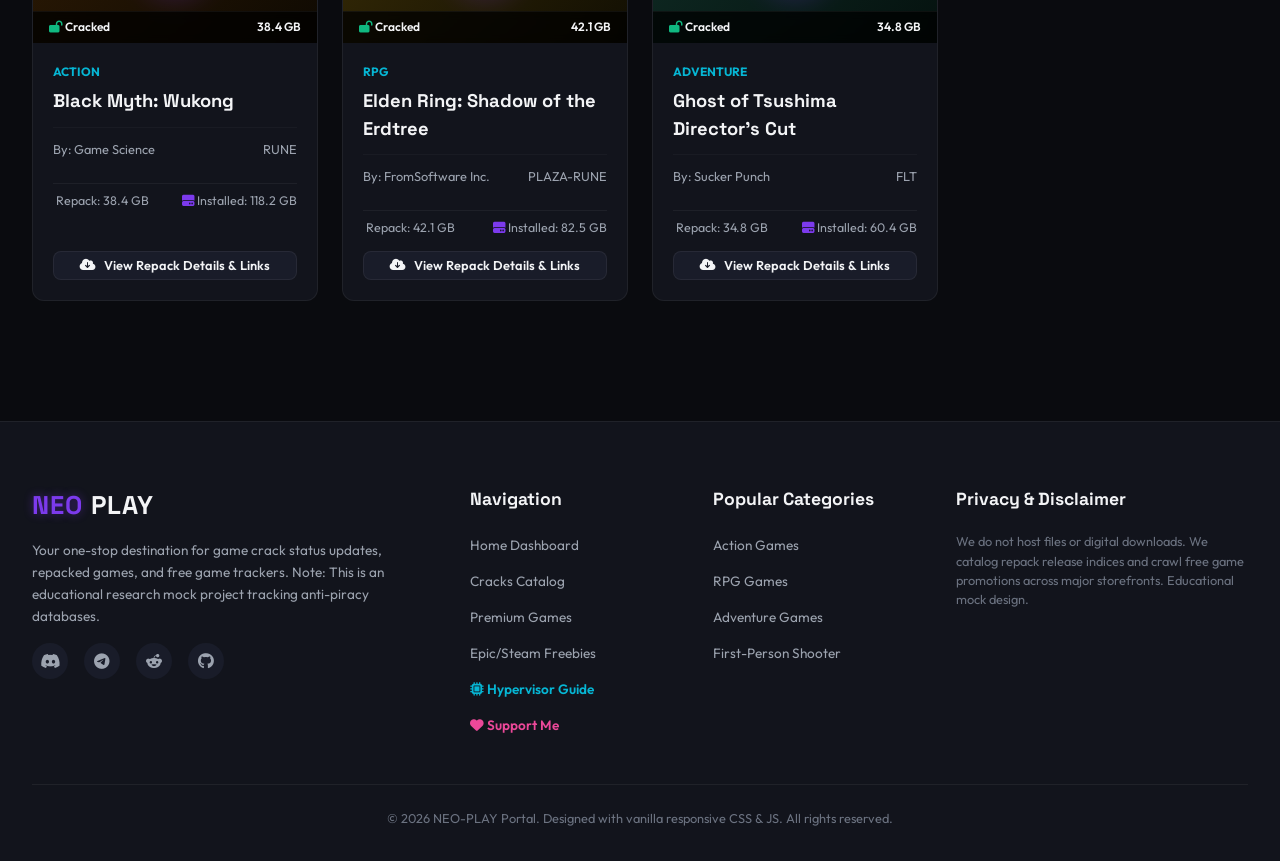
==== commit f635ca86: "Update NeoPlay portal: add F1 & Planet Crafter, replace New Releases with Premium Games store, solve" ====
--- a/index.html
+++ b/index.html
@@ -51,7 +51,7 @@
                     <li><a href="#cracks" class="nav-link" data-target="cracks"><i
                                 class="fa-solid fa-unlock-keyhole"></i> Cracked Games</a></li>
                     <li><a href="#releases" class="nav-link" data-target="releases"><i
-                                class="fa-solid fa-calendar-days"></i> New Releases</a></li>
+                                class="fa-solid fa-cart-shopping"></i> Premium Games</a></li>
                     <li><a href="#freebies" class="nav-link" data-target="freebies"><i class="fa-solid fa-gift"></i>
                             Free Games</a></li>
                     <li><a href="#requests" class="nav-link" data-target="requests"><i
@@ -261,68 +261,28 @@
         </section>
 
 
-        <!-- 3. NEW RELEASES VIEW -->
+        <!-- 3. PREMIUM GAMES VIEW -->
         <section id="view-releases" class="view-section">
             <div class="section-header-banner">
-                <h1><i class="fa-solid fa-calendar-days"></i> Newly Released & Upcoming Games</h1>
-                <p>Track the latest releases in the gaming world and check their crack protection and crack progress
-                    live.</p>
-            </div>
-
-            <div class="releases-container">
-                <!-- Left panel: Release Timeline -->
-                <div class="timeline-panel">
-                    <h2><i class="fa-regular fa-clock"></i> Recent & Upcoming Releases</h2>
-                    <div class="timeline-list" id="releases-timeline">
-                        <!-- Instantiated by JS -->
-                    </div>
-                </div>
-
-                <!-- Right panel: Protection Status Summary -->
-                <div class="protection-panel">
-                    <div class="stats-card-gradient">
-                        <h3>DRM Protection Status</h3>
-                        <p>Current distribution of anti-tamper technologies in new releases.</p>
-                        <div class="drm-chart-container">
-                            <!-- Custom CSS-based charts -->
-                            <div class="drm-chart-row">
-                                <span class="drm-name">Denuvo v18+</span>
-                                <div class="drm-bar-wrapper">
-                                    <div class="drm-bar fill-denuvo" style="width: 55%"></div>
-                                </div>
-                                <span class="drm-perc">55%</span>
-                            </div>
-                            <div class="drm-chart-row">
-                                <span class="drm-name">Steam DRM</span>
-                                <div class="drm-bar-wrapper">
-                                    <div class="drm-bar fill-steam" style="width: 30%"></div>
-                                </div>
-                                <span class="drm-perc">30%</span>
-                            </div>
-                            <div class="drm-chart-row">
-                                <span class="drm-name">Epic EasyAntiCheat</span>
-                                <div class="drm-bar-wrapper">
-                                    <div class="drm-bar fill-eac" style="width: 10%"></div>
-                                </div>
-                                <span class="drm-perc">10%</span>
-                            </div>
-                            <div class="drm-chart-row">
-                                <span class="drm-name">DRM-Free (GOG)</span>
-                                <div class="drm-bar-wrapper">
-                                    <div class="drm-bar fill-gog" style="width: 5%"></div>
-                                </div>
-                                <span class="drm-perc">5%</span>
-                            </div>
-                        </div>
-                    </div>
-
-                    <div class="notable-un-cracked-card">
-                        <h3>Most Wanted Uncracked Games</h3>
-                        <ul class="un-cracked-list" id="un-cracked-list">
-                            <!-- JS filled -->
-                        </ul>
-                    </div>
-                </div>
+                <h1><i class="fa-solid fa-cart-shopping"></i> Premium Games Store</h1>
+                <p>Buy your favorite games directly from the Steam Store at the best prices.</p>
+            </div>
+
+            <!-- Regional Pricing Disclaimer -->
+            <div class="info-note-banner"
+                style="background: rgba(16, 185, 129, 0.08); border: 1px dashed rgba(16, 185, 129, 0.3); border-radius: 8px; padding: 0.75rem 1rem; margin: 0 auto 1.5rem auto; font-size: 0.85rem; color: var(--text-main); display: flex; align-items: center; gap: 0.75rem; max-width: 1200px; width: 100%; box-sizing: border-box;">
+                <i class="fa-solid fa-circle-info"
+                    style="color: var(--status-cracked); font-size: 1.1rem; flex-shrink: 0;"></i>
+                <p style="margin: 0; line-height: 1.4;">
+                    <strong>Regional Pricing Note:</strong> Prices shown below are standard USD estimates. The final
+                    purchase price may vary based on your local Steam store region (e.g., LKR, USD, regional discounts)
+                    and active sales.
+                </p>
+            </div>
+
+            <!-- Premium Games Grid -->
+            <div class="games-grid" id="premium-games-grid">
+                <!-- Filled dynamically by JS -->
             </div>
         </section>
 
@@ -728,7 +688,7 @@
                 <ul>
                     <li><a href="#home" onclick="tabNavigation('home')">Home Dashboard</a></li>
                     <li><a href="#cracks" onclick="tabNavigation('cracks')">Cracks Catalog</a></li>
-                    <li><a href="#releases" onclick="tabNavigation('releases')">Release Calendar</a></li>
+                    <li><a href="#releases" onclick="tabNavigation('releases')">Premium Games</a></li>
                     <li><a href="#freebies" onclick="tabNavigation('freebies')">Epic/Steam Freebies</a></li>
                     <li><a href="#hypervisor" onclick="tabNavigation('hypervisor')"
                             style="color: var(--accent-blue); font-weight: 600;"><i class="fa-solid fa-microchip"></i>
--- a/style.css
+++ b/style.css
@@ -1916,6 +1916,26 @@
         padding: 0 1rem;
     }
 
+    html,
+    body {
+        overflow-x: hidden;
+        max-width: 100%;
+    }
+
+    .info-note-banner {
+        flex-direction: column;
+        align-items: flex-start !important;
+        gap: 0.5rem !important;
+    }
+
+    .section-header-banner h1 {
+        font-size: 1.8rem;
+    }
+
+    .section-header-banner p {
+        font-size: 0.9rem;
+    }
+
     /* Filters Mobile */
     .filter-search-row {
         flex-direction: column;
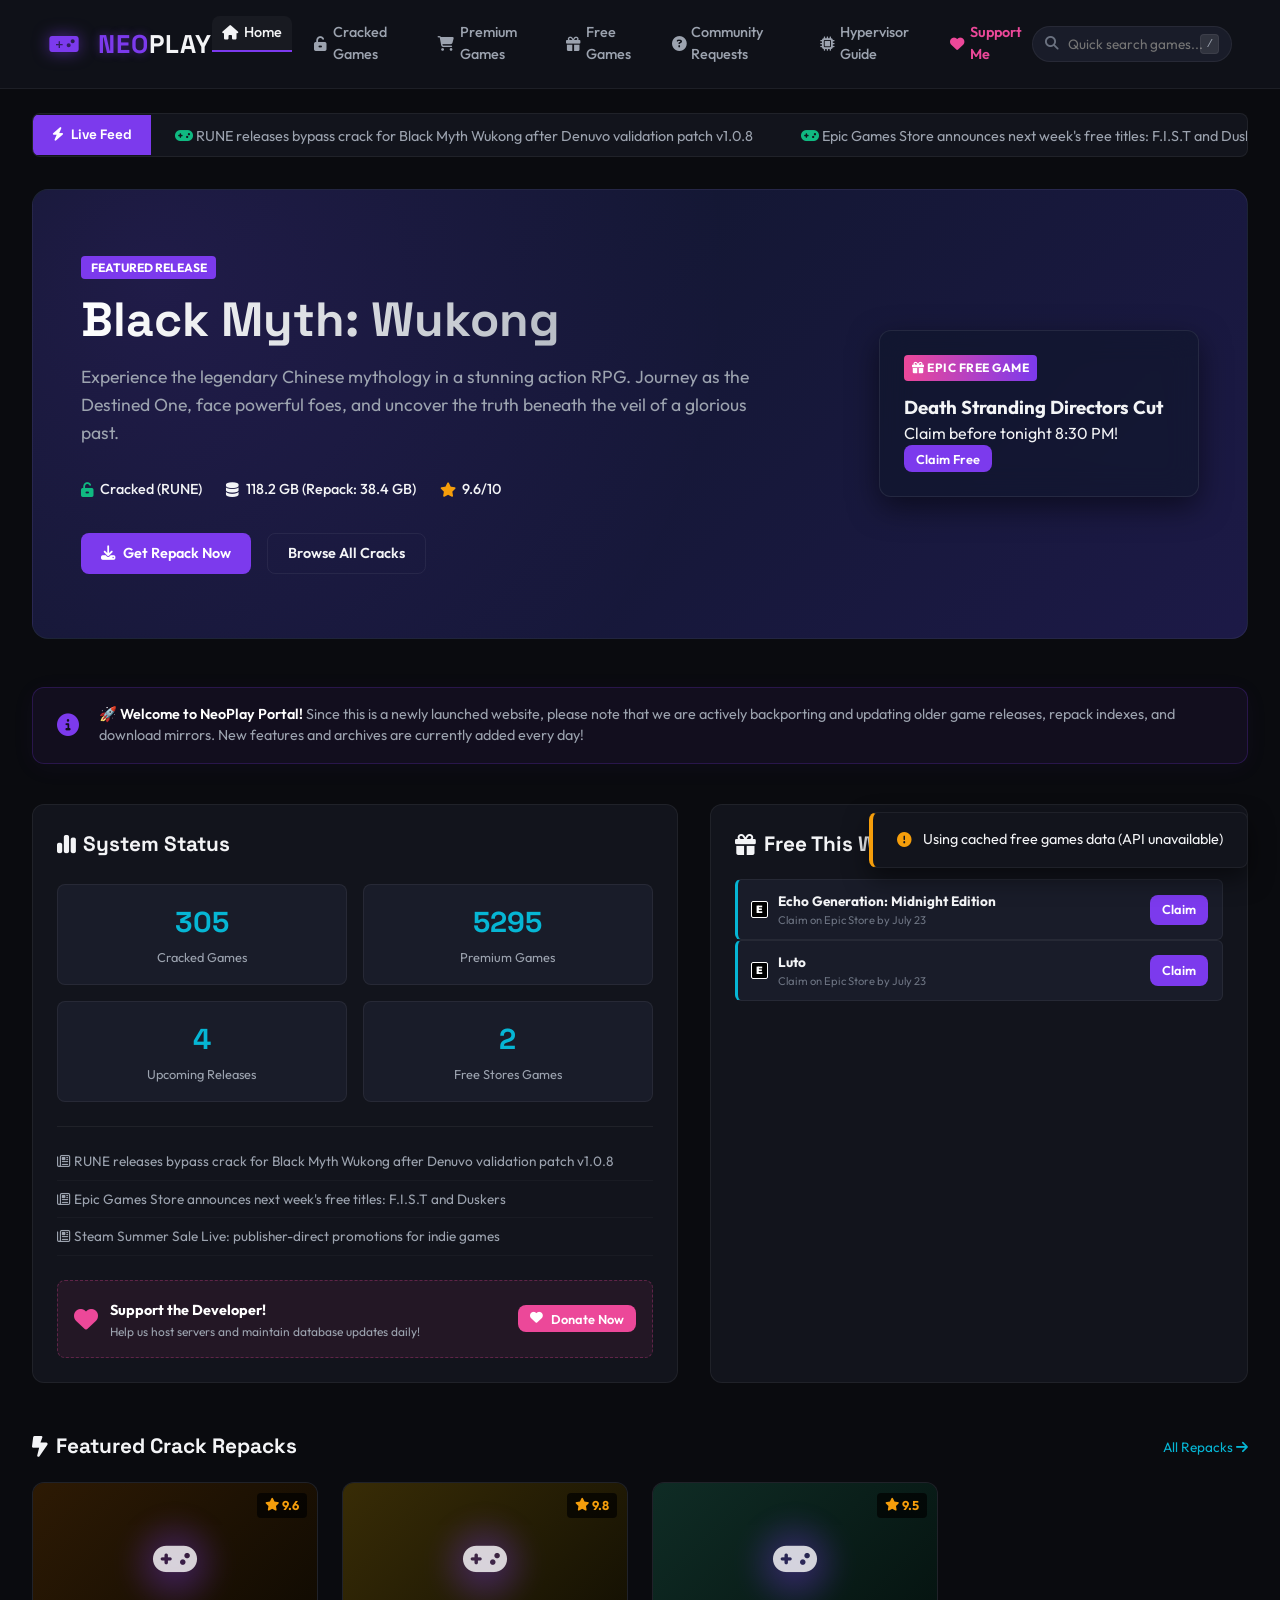
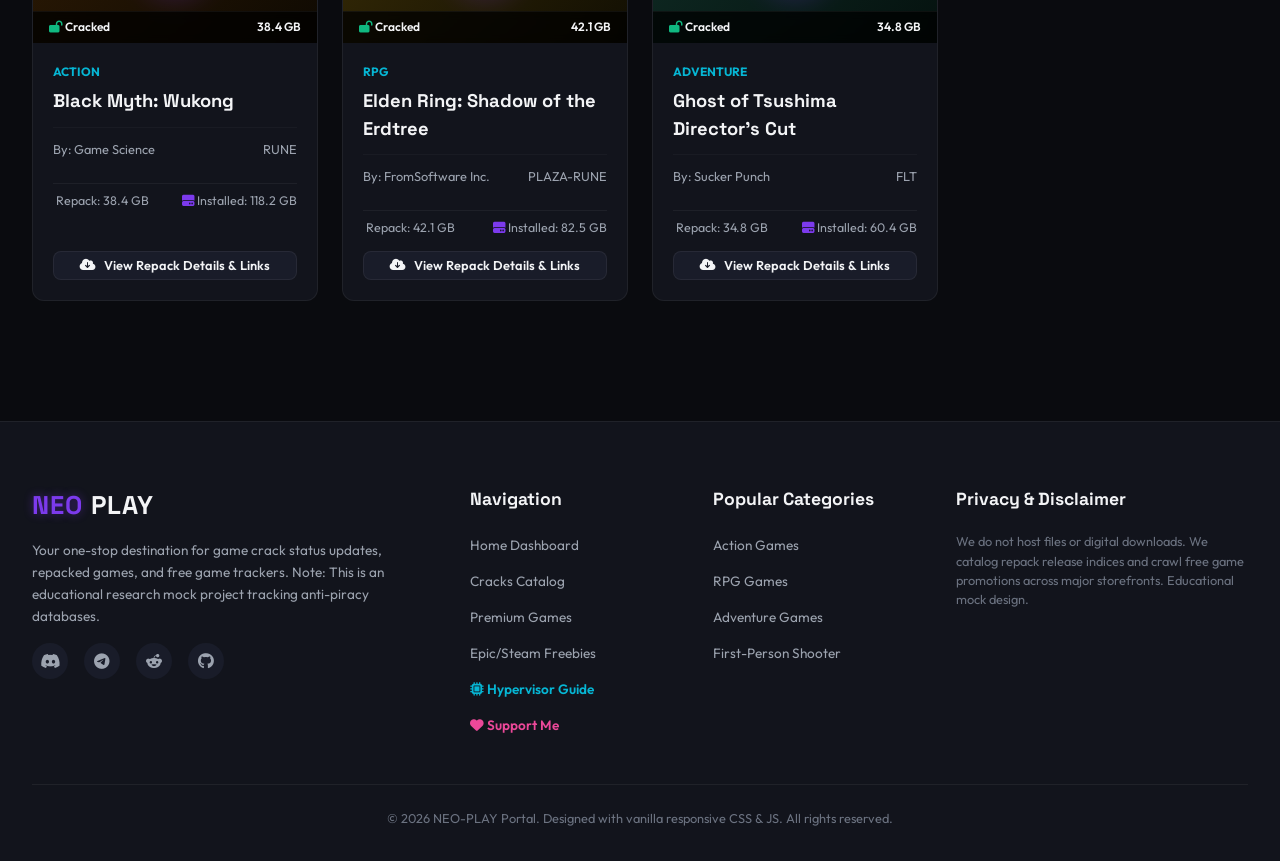
==== commit ba408057: "Scale NeoPlay premium store with 5000+ steam games, auto-updates, and dashboard stats" ====
--- a/index.html
+++ b/index.html
@@ -143,8 +143,8 @@
                             <span class="stat-lbl">Cracked Games</span>
                         </div>
                         <div class="stat-box">
-                            <span class="stat-val" id="stat-bypass">8</span>
-                            <span class="stat-lbl">Bypassed / Demo</span>
+                            <span class="stat-val" id="stat-premium">0</span>
+                            <span class="stat-lbl">Premium Games</span>
                         </div>
                         <div class="stat-box">
                             <span class="stat-val" id="stat-upcoming">24</span>
@@ -278,6 +278,18 @@
                     purchase price may vary based on your local Steam store region (e.g., LKR, USD, regional discounts)
                     and active sales.
                 </p>
+            </div>
+
+            <!-- Premium Search filter -->
+            <div class="filter-controls-container"
+                style="max-width: 1200px; margin: 0 auto 1.5rem auto; width: 100%; box-sizing: border-box;">
+                <div class="filter-search-row">
+                    <div class="input-with-icon" style="width: 100%;">
+                        <i class="fa-solid fa-magnifying-glass"></i>
+                        <input type="text" id="premium-search"
+                            placeholder="Search premium Steam games by title, developer, or genre...">
+                    </div>
+                </div>
             </div>
 
             <!-- Premium Games Grid -->
@@ -503,7 +515,7 @@
         <section id="view-support" class="view-section">
             <div class="section-header-banner">
                 <h1><i class="fa-solid fa-heart" style="color: var(--accent-pink);"></i> Support & Donations</h1>
-                <p>NeoPlay is a free-to-use, community-driven portal operated by a single developer. Consider supporting
+                <p>NeoPlay is a free-to-use, community driven portal operated by a single developer. Consider supporting
                     to keep servers online and databases updated.</p>
             </div>
 
@@ -529,7 +541,7 @@
                                 style="font-size: 2.2rem; color: #ffdd00; margin-bottom: 0.8rem;"></i>
                             <h4 style="margin-bottom: 0.4rem; color: #fff;">Buy Me A Coffee</h4>
                             <p style="font-size: 0.75rem; color: var(--text-muted); margin-bottom: 1rem;">Support
-                                directly with one-off donations.</p>
+                                directly with one off donations.</p>
                             <a href="https://buymeacoffee.com/masitha" target="_blank" class="btn btn-primary btn-small"
                                 style="background: #ffdd00; color: #000; font-weight: 700; width: 100%;">buymeacoffee
                                 &rarr;</a>
